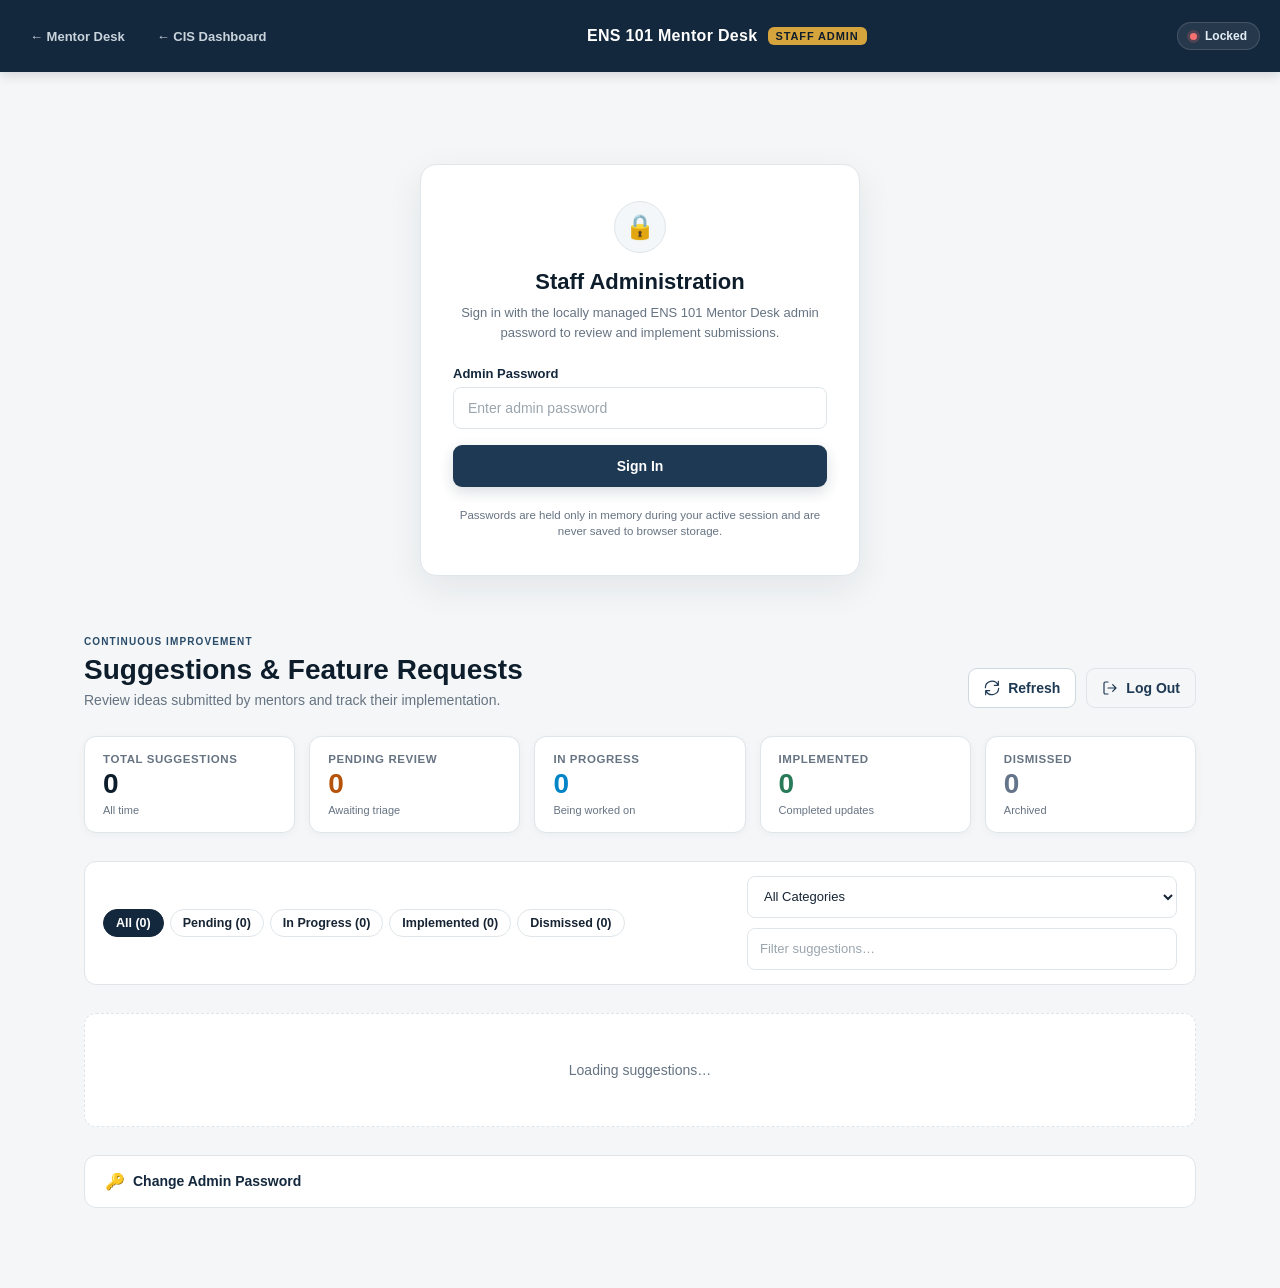
==== static/admin.html @ 666c7952 "ENS 101 Mentor Desk: add Internship referral, suggestion modal, staff admin panel, and AI engine ind" ====
<!doctype html>
<html lang="en">
  <head>
    <meta charset="utf-8" />
    <meta name="viewport" content="width=device-width, initial-scale=1" />
    <meta name="description" content="Staff review and implementation panel for ENS 101 Mentor Desk suggestions." />
    <title>ENS 101 Mentor Desk — Staff Admin</title>
    <link rel="icon" href="favicon.svg" type="image/svg+xml" />
    <link rel="stylesheet" href="styles.css?v=5" />
    <link rel="stylesheet" href="admin.css?v=1" />
    <!-- Vercel Web Analytics -->
    <script>
      window.va = window.va || function () { (window.vaq = window.vaq || []).push(arguments); };
    </script>
    <script defer src="/_vercel/insights/script.js"></script>
    <!-- Vercel Speed Insights -->
    <script>
      window.si = window.si || function () { (window.siq = window.siq || []).push(arguments); };
    </script>
    <script defer src="/_vercel/speed-insights/script.js"></script>
  </head>
  <body>
    <div class="app-shell admin-shell">
      <header class="topbar admin-header">
        <div class="admin-nav-cluster">
          <a class="nav-back-link" href="/" title="Back to ENS 101 Mentor Desk">← Mentor Desk</a>
          <a class="nav-back-link" href="http://127.0.0.1:5020/" target="_blank" rel="noopener" title="Back to CIS AI Dashboard">← CIS Dashboard</a>
        </div>
        <div class="admin-brand-center">
          <span class="admin-brand-title">ENS 101 Mentor Desk</span>
          <span class="admin-brand-badge">Staff Admin</span>
        </div>
        <div class="admin-state-indicator" aria-label="Admin session status">
          <span id="admin-status-dot" class="status-dot locked" aria-hidden="true"></span>
          <span id="admin-status-label" class="admin-status-text">Locked</span>
        </div>
      </header>

      <main class="admin-main">
        <!-- Sign-in Panel -->
        <section id="login-panel" class="admin-login-card" aria-labelledby="login-title">
          <div class="login-header">
            <div class="login-icon" aria-hidden="true">🔒</div>
            <h1 id="login-title">Staff Administration</h1>
            <p class="login-subtext">Sign in with the locally managed ENS 101 Mentor Desk admin password to review and implement submissions.</p>
          </div>
          <form id="login-form" class="login-form">
            <div class="login-field">
              <label for="admin-password">Admin Password</label>
              <input id="admin-password" type="password" autocomplete="current-password" placeholder="Enter admin password" required />
            </div>
            <button id="login-submit-btn" class="button primary login-btn" type="submit">Sign In</button>
          </form>
          <p id="login-error" class="login-error-msg" role="alert" hidden></p>
          <p class="login-footnote">Passwords are held only in memory during your active session and are never saved to browser storage.</p>
        </section>

        <!-- Admin Workspace (Visible after authentication) -->
        <section id="admin-workspace" class="admin-workspace" hidden aria-label="Suggestion Management">
          <div class="workspace-header">
            <div>
              <p class="eyebrow">CONTINUOUS IMPROVEMENT</p>
              <h1>Suggestions & Feature Requests</h1>
              <p class="workspace-subtitle">Review ideas submitted by mentors and track their implementation.</p>
            </div>
            <div class="workspace-controls">
              <button id="refresh-btn" class="button secondary" type="button" title="Refresh suggestions">
                <svg viewBox="0 0 24 24" aria-hidden="true"><path d="M21.5 2v6h-6M2.5 22v-6h6M2 11.5a10 10 0 0 1 18.8-4.3M22 12.5a10 10 0 0 1-18.8 4.2"/></svg>
                <span>Refresh</span>
              </button>
              <button id="logout-btn" class="button ghost-dark" type="button" title="Lock admin session">
                <svg viewBox="0 0 24 24" aria-hidden="true"><path d="M9 21H5a2 2 0 0 1-2-2V5a2 2 0 0 1 2-2h4M16 17l5-5-5-5M21 12H9"/></svg>
                <span>Log Out</span>
              </button>
            </div>
          </div>

          <!-- Metrics Cards -->
          <div class="metrics-grid" aria-label="Summary statistics">
            <article class="metric-card metric-all" data-filter="all">
              <span class="metric-title">Total Suggestions</span>
              <strong id="metric-total" class="metric-value">0</strong>
              <span class="metric-hint">All time</span>
            </article>
            <article class="metric-card metric-pending" data-filter="pending">
              <span class="metric-title">Pending Review</span>
              <strong id="metric-pending" class="metric-value">0</strong>
              <span class="metric-hint">Awaiting triage</span>
            </article>
            <article class="metric-card metric-in-progress" data-filter="in_progress">
              <span class="metric-title">In Progress</span>
              <strong id="metric-in-progress" class="metric-value">0</strong>
              <span class="metric-hint">Being worked on</span>
            </article>
            <article class="metric-card metric-implemented" data-filter="implemented">
              <span class="metric-title">Implemented</span>
              <strong id="metric-implemented" class="metric-value">0</strong>
              <span class="metric-hint">Completed updates</span>
            </article>
            <article class="metric-card metric-dismissed" data-filter="dismissed">
              <span class="metric-title">Dismissed</span>
              <strong id="metric-dismissed" class="metric-value">0</strong>
              <span class="metric-hint">Archived</span>
            </article>
          </div>

          <!-- Filter & Search Bar -->
          <div class="filters-bar">
            <div class="filter-pills" role="radiogroup" aria-label="Status filter">
              <button class="filter-pill active" data-status="all" type="button">All (<span id="count-all">0</span>)</button>
              <button class="filter-pill" data-status="pending" type="button">Pending (<span id="count-pending">0</span>)</button>
              <button class="filter-pill" data-status="in_progress" type="button">In Progress (<span id="count-in_progress">0</span>)</button>
              <button class="filter-pill" data-status="implemented" type="button">Implemented (<span id="count-implemented">0</span>)</button>
              <button class="filter-pill" data-status="dismissed" type="button">Dismissed (<span id="count-dismissed">0</span>)</button>
            </div>
            <div class="filter-dropdowns">
              <label class="sr-only" for="category-filter">Filter by Category</label>
              <select id="category-filter" class="category-select">
                <option value="all">All Categories</option>
                <option value="Appointment Guide">Appointment Guide & Checklist</option>
                <option value="Mentor Copilot">Mentor Copilot AI</option>
                <option value="Ensign Connect">Ensign Connect Integration</option>
                <option value="Internship Plan">Internship Plan / CAR 201</option>
                <option value="Career Direction">Career Direction / PathwayU</option>
                <option value="UI & Usability">UI & Usability</option>
                <option value="Resources & Referrals">Resources & Referrals</option>
                <option value="Other Idea">Other Idea</option>
              </select>
              <input id="search-filter" class="search-input" type="search" placeholder="Filter suggestions…" />
            </div>
          </div>

          <!-- Suggestions List -->
          <div id="suggestions-container" class="suggestions-list" aria-live="polite">
            <div class="loading-state">Loading suggestions…</div>
          </div>

          <!-- Change Password Section -->
          <details class="security-accordion">
            <summary class="security-summary">
              <span class="summary-icon">🔑</span>
              <span>Change Admin Password</span>
            </summary>
            <form id="change-password-form" class="security-form">
              <p class="form-hint">Must be at least 8 characters. Written atomically to the local credentials store.</p>
              <div class="security-grid">
                <div class="form-group">
                  <label for="current-pw">Current Password</label>
                  <input id="current-pw" type="password" required />
                </div>
                <div class="form-group">
                  <label for="new-pw">New Password</label>
                  <input id="new-pw" type="password" minlength="8" required />
                </div>
                <div class="form-group">
                  <label for="confirm-pw">Confirm New Password</label>
                  <input id="confirm-pw" type="password" minlength="8" required />
                </div>
              </div>
              <button class="button secondary" type="submit">Update Admin Password</button>
              <p id="pw-status" class="status-inline" role="status" aria-live="polite"></p>
            </form>
          </details>
        </section>
      </main>

      <!-- Implementation Notes Modal -->
      <div id="notes-modal" class="dialog-backdrop" hidden>
        <div class="dialog notes-dialog-box" role="dialog" aria-modal="true" aria-labelledby="notes-modal-title">
          <div class="suggestion-dialog-header">
            <div>
              <h2 id="notes-modal-title">Implementation Notes</h2>
              <p id="notes-modal-subtitle" class="dialog-subtitle">Record what changes were made or notes for this suggestion.</p>
            </div>
            <button id="close-notes-modal" class="icon-button dialog-close-btn" type="button" aria-label="Close notes modal">×</button>
          </div>
          <form id="notes-form">
            <input type="hidden" id="notes-suggestion-id" />
            <input type="hidden" id="notes-target-status" />
            <div class="form-group">
              <label for="notes-textarea">Admin Notes / Implementation Details</label>
              <textarea id="notes-textarea" rows="4" maxlength="2000" placeholder="e.g. Added new question to Step 2 checklist and updated Copilot prompt context."></textarea>
            </div>
            <div class="dialog-actions">
              <button id="cancel-notes-btn" class="button secondary" type="button">Cancel</button>
              <button id="save-notes-btn" class="button primary" type="submit">Save & Update</button>
            </div>
          </form>
        </div>
      </div>

      <div id="admin-toast" class="toast" role="status" aria-live="polite"></div>
    </div>
    <script src="admin.js?v=1"></script>
  </body>
</html>
---- static/styles.css ----
:root {
  --navy-950: #0d1d2b;
  --navy-900: #14283d;
  --navy-800: #1e3953;
  --navy-700: #294b6a;
  --blue-100: #e7f0f6;
  --blue-50: #f3f7fa;
  --gold: #d6a43d;
  --gold-soft: #f8eed7;
  --ink: #172433;
  --muted: #667382;
  --line: #dfe5e9;
  --surface: #ffffff;
  --background: #f4f6f7;
  --green: #287a59;
  --green-soft: #e8f4ee;
  --red: #b54747;
  --shadow: 0 8px 28px rgba(20, 40, 61, 0.07);
  --radius: 14px;
  --font: Inter, ui-sans-serif, -apple-system, BlinkMacSystemFont, "Segoe UI", sans-serif;
}

* { box-sizing: border-box; }
html { scroll-behavior: smooth; }
body { margin: 0; color: var(--ink); background: var(--background); font-family: var(--font); font-size: 14px; }
button, input, select, textarea { font: inherit; }
button, a { -webkit-tap-highlight-color: transparent; }
button { color: inherit; }
svg { width: 1.15em; height: 1.15em; fill: none; stroke: currentColor; stroke-width: 1.8; stroke-linecap: round; stroke-linejoin: round; }
.sr-only { position: absolute; width: 1px; height: 1px; padding: 0; margin: -1px; overflow: hidden; clip: rect(0,0,0,0); white-space: nowrap; border: 0; }

.app-shell { min-height: 100vh; }
.topbar { position: sticky; top: 0; z-index: 20; height: 72px; display: grid; grid-template-columns: auto auto 1fr; align-items: center; gap: 16px; padding: 0 20px; color: #fff; background: var(--navy-900); box-shadow: 0 2px 12px rgba(8,25,40,.16); }
.brand { display: inline-flex; align-items: center; gap: 11px; color: #fff; text-decoration: none; width: fit-content; }
.brand-mark { width: 38px; height: 38px; display: grid; place-items: center; border: 1px solid rgba(255,255,255,.45); border-radius: 50%; color: var(--gold); font-family: Georgia, serif; font-size: 23px; font-weight: 700; }
.brand-copy { display: grid; line-height: 1.1; }
.brand-copy strong { font-size: 16px; letter-spacing: .06em; }
.brand-copy small { margin-top: 3px; color: #c8d3dc; font-size: 12px; }
.top-nav { justify-self: start; margin-left: 10px; display: flex; gap: 6px; height: 100%; }
.top-nav-button { position: relative; padding: 0 14px; border: 0; color: #c5d1db; background: transparent; cursor: pointer; font-weight: 650; }
.top-nav-button::after { content: ""; position: absolute; left: 14px; right: 14px; bottom: 0; height: 3px; border-radius: 3px 3px 0 0; background: transparent; }
.top-nav-button:hover, .top-nav-button.active { color: #fff; }
.top-nav-button.active::after { background: var(--gold); }
.top-actions { justify-self: end; display: flex; align-items: center; gap: 10px; }
.autosave-status { display: inline-flex; align-items: center; gap: 7px; color: #cbd5dd; font-size: 12px; white-space: nowrap; }
.status-dot { width: 7px; height: 7px; border-radius: 50%; background: #63c39b; box-shadow: 0 0 0 3px rgba(99,195,155,.12); }

.button { min-height: 40px; display: inline-flex; align-items: center; justify-content: center; gap: 8px; padding: 9px 15px; border: 1px solid transparent; border-radius: 9px; cursor: pointer; font-weight: 700; text-decoration: none; transition: transform .16s ease, background .16s ease, border-color .16s ease; }
.button:hover { transform: translateY(-1px); }
.button:focus-visible, .icon-button:focus-visible, .top-nav-button:focus-visible, .workflow-button:focus-visible, .task-check:focus-visible, .filter-button:focus-visible, .prompt-button:focus-visible { outline: 3px solid rgba(214,164,61,.35); outline-offset: 2px; }
.button svg { width: 16px; height: 16px; }
.button.primary { color: #fff; background: var(--navy-800); box-shadow: 0 5px 14px rgba(20,40,61,.16); }
.button.primary:hover { background: var(--navy-700); }
.button.secondary { color: var(--navy-800); background: #fff; border-color: #cfd8de; }
.button.secondary:hover { background: var(--blue-50); border-color: #aebdc7; }
.button.ghost { min-height: 38px; color: #fff; background: rgba(255,255,255,.08); border-color: rgba(255,255,255,.2); }
.button.ghost:hover { background: rgba(255,255,255,.14); }
.nav-header-btn { font-size: 11.5px; font-weight: 700; gap: 7px; padding: 7px 12px; color: #e3edf5; text-decoration: none; white-space: nowrap; border-color: rgba(255, 255, 255, 0.22); }
.nav-header-btn:hover { color: #fff; border-color: var(--gold); background: rgba(214, 164, 61, 0.16); transform: translateY(-1px); }
.nav-header-btn svg { width: 14px; height: 14px; color: var(--gold); }
.button.danger { color: #fff; background: var(--red); }
.button.small { min-height: 36px; padding: 7px 12px; font-size: 12px; }

/* AI Engine indicator in topbar */
.engine-indicator-pill {
  display: inline-flex;
  align-items: center;
  gap: 7px;
  padding: 6px 12px;
  border-radius: 20px;
  font-size: 11.5px;
  font-weight: 750;
  letter-spacing: 0.02em;
  border: 1px solid rgba(255, 255, 255, 0.18);
  background: rgba(255, 255, 255, 0.08);
  color: #fff;
  white-space: nowrap;
}
.engine-indicator-pill .engine-indicator-dot {
  width: 7px;
  height: 7px;
  border-radius: 50%;
  display: inline-block;
}
.engine-indicator-pill.engine-qwen {
  background: rgba(52, 211, 153, 0.15);
  border-color: rgba(52, 211, 153, 0.35);
  color: #a7f3d0;
}
.engine-indicator-pill.engine-qwen .engine-indicator-dot {
  background: #34d399;
  box-shadow: 0 0 0 2px rgba(52, 211, 153, 0.3);
}
.engine-indicator-pill.engine-gemini {
  background: rgba(96, 165, 250, 0.15);
  border-color: rgba(96, 165, 250, 0.35);
  color: #bfdbfe;
}
.engine-indicator-pill.engine-gemini .engine-indicator-dot {
  background: #60a5fa;
  box-shadow: 0 0 0 2px rgba(96, 165, 250, 0.3);
}
.engine-indicator-pill.engine-offline {
  background: rgba(248, 113, 113, 0.15);
  border-color: rgba(248, 113, 113, 0.35);
  color: #fca5a5;
}
.engine-indicator-pill.engine-offline .engine-indicator-dot {
  background: #f87171;
}

.workspace { min-height: calc(100vh - 72px); display: grid; grid-template-columns: 260px minmax(0, 1fr); }
.workflow-sidebar { position: sticky; top: 72px; height: calc(100vh - 72px); display: flex; flex-direction: column; overflow: auto; border-right: 1px solid var(--line); background: #fff; }
.sidebar-heading { padding: 25px 23px 19px; border-bottom: 1px solid var(--line); }
.eyebrow { margin: 0 0 7px; color: var(--navy-700); font-size: 10px; font-weight: 800; letter-spacing: .11em; text-transform: uppercase; }
.eyebrow.appointment-label,
.resource-category.appointment-label { text-transform: none; }
.progress-row { display: flex; align-items: baseline; justify-content: space-between; gap: 10px; }
.progress-row strong { font-size: 14px; }
.progress-row span { color: var(--muted); font-size: 11px; }
.progress-track { height: 5px; margin-top: 11px; overflow: hidden; border-radius: 5px; background: #e8ecef; }
.progress-track span { display: block; height: 100%; width: 0; border-radius: inherit; background: var(--gold); transition: width .25s ease; }
.workflow-nav { padding: 14px 12px; }
.workflow-button { width: 100%; display: grid; grid-template-columns: 31px 1fr auto; align-items: center; gap: 11px; padding: 12px 10px; border: 0; border-radius: 10px; background: transparent; text-align: left; cursor: pointer; }
.workflow-button:hover { background: var(--blue-50); }
.workflow-button.active { background: var(--blue-100); }
.workflow-num { width: 29px; height: 29px; display: grid; place-items: center; border: 1px solid #cbd5dc; border-radius: 50%; color: var(--muted); background: #fff; font-size: 11px; font-weight: 800; }
.workflow-button.active .workflow-num { color: #fff; border-color: var(--navy-800); background: var(--navy-800); }
.workflow-button.complete .workflow-num { color: #fff; border-color: var(--green); background: var(--green); }
.workflow-label { display: grid; gap: 3px; }
.workflow-label strong { color: var(--ink); font-size: 13px; }
.workflow-label small { color: var(--muted); font-size: 10.5px; }
.workflow-check { color: var(--green); font-size: 14px; }
.privacy-card { display: flex; gap: 10px; margin: auto 15px 18px; padding: 13px; border: 1px solid #e5d7ba; border-radius: 10px; color: #66552c; background: #fcf8ef; }
.privacy-card > svg { flex: 0 0 17px; margin-top: 1px; }
.privacy-card strong { font-size: 11px; }
.privacy-card p { margin: 4px 0 0; color: #75694e; font-size: 10.5px; line-height: 1.5; }

.main-area { min-width: 0; padding: 34px clamp(24px, 4vw, 56px) 70px; }
.view { display: none; max-width: 1180px; margin: 0 auto; }
.view.active { display: block; animation: fadeIn .2s ease; }
@keyframes fadeIn { from { opacity: .4; transform: translateY(3px); } }
.page-heading { display: flex; align-items: flex-start; justify-content: space-between; gap: 24px; margin-bottom: 23px; }
.page-heading h1 { margin: 0; color: var(--navy-950); font-family: Georgia, "Times New Roman", serif; font-size: clamp(28px, 3vw, 38px); line-height: 1.16; font-weight: 650; letter-spacing: -.02em; }
.page-description { max-width: 730px; margin: 9px 0 0; color: var(--muted); line-height: 1.6; }
.duration-chip { flex: 0 0 auto; display: inline-flex; align-items: center; padding: 7px 11px; border: 1px solid #d8e0e5; border-radius: 20px; color: var(--muted); background: #fff; font-size: 11px; font-weight: 700; }
.card { border: 1px solid var(--line); border-radius: var(--radius); background: var(--surface); box-shadow: var(--shadow); }
.section-heading { display: flex; align-items: center; justify-content: space-between; gap: 18px; margin-bottom: 18px; }
.section-heading.compact { margin-bottom: 15px; }
.section-heading h2 { margin: 0; color: var(--navy-950); font-size: 17px; line-height: 1.25; }
.optional-label { color: var(--muted); font-size: 10.5px; }
.student-card { padding: 20px 22px 22px; margin-bottom: 20px; }
.student-fields { display: grid; grid-template-columns: repeat(3, 1fr); gap: 14px; }
label > span { display: block; margin-bottom: 7px; color: #4d5b68; font-size: 11px; font-weight: 750; }
input, select, textarea { width: 100%; border: 1px solid #ced7dd; border-radius: 8px; color: var(--ink); background: #fff; transition: border-color .16s ease, box-shadow .16s ease; }
input, select { height: 42px; padding: 0 11px; }
textarea { padding: 11px 12px; resize: vertical; line-height: 1.5; }
input::placeholder, textarea::placeholder { color: #9aa5ae; }
input:focus, select:focus, textarea:focus { outline: none; border-color: var(--navy-700); box-shadow: 0 0 0 3px rgba(41,75,106,.1); }
.confidence-field input { padding: 0; accent-color: var(--navy-700); cursor: pointer; }
.confidence-field output { color: var(--navy-800); font-weight: 850; }
.recommendation { display: flex; align-items: center; justify-content: space-between; gap: 18px; margin-top: 15px; padding: 10px 12px; border: 1px solid #d8e3e9; border-radius: 8px; color: #3f5362; background: var(--blue-50); font-size: 11px; line-height: 1.45; }
.recommendation strong { color: var(--navy-800); }
.recommendation span { flex: 0 0 auto; color: var(--muted); font-size: 9.5px; }
.appointment-grid { display: grid; grid-template-columns: minmax(0, 1.55fr) minmax(290px, .8fr); gap: 20px; align-items: start; }
.task-card { padding: 22px; }
.count-badge { padding: 5px 9px; border-radius: 15px; color: var(--muted); background: var(--blue-50); font-size: 10px; font-weight: 750; }
.task-list { display: grid; gap: 9px; }
.task-item { display: grid; grid-template-columns: 26px 1fr; gap: 11px; padding: 13px; border: 1px solid #e2e7ea; border-radius: 10px; background: #fff; transition: background .16s ease, border-color .16s ease; }
.task-item:hover { border-color: #c2cfd7; background: #fbfcfd; }
.task-item.checked { border-color: #cfe4da; background: #f7fbf9; }
.task-check { width: 23px; height: 23px; display: grid; place-items: center; border: 1.5px solid #aebac3; border-radius: 7px; background: #fff; cursor: pointer; }
.task-check svg { display: none; width: 14px; height: 14px; }
.task-item.checked .task-check { color: #fff; border-color: var(--green); background: var(--green); }
.task-item.checked .task-check svg { display: block; }
.task-copy strong { display: block; margin-top: 1px; font-size: 13px; }
.task-copy p { margin: 5px 0 0; color: var(--muted); font-size: 11.5px; line-height: 1.45; }
.task-action { width: fit-content; display: inline-flex; align-items: center; gap: 6px; margin-top: 9px; padding: 6px 9px; border: 1px solid #c7d4dc; border-radius: 7px; color: var(--navy-700); background: #fff; text-decoration: none; font-size: 10.5px; font-weight: 800; }
.task-action:hover { color: #fff; border-color: var(--navy-700); background: var(--navy-700); }
.task-action svg { width: 12px; height: 12px; }
.task-item.checked .task-copy strong { color: #66746e; text-decoration: line-through; }
.step-actions { display: flex; justify-content: space-between; gap: 12px; margin-top: 19px; padding-top: 17px; border-top: 1px solid var(--line); }
.step-actions .button { min-width: 102px; }
.support-column { display: grid; gap: 20px; }
.prompt-card, .quick-tools { padding: 19px; }
.sparkle { width: 28px; height: 28px; display: grid; place-items: center; border-radius: 50%; color: #9b7020; background: var(--gold-soft); }
.prompt-list { display: grid; gap: 8px; }
.prompt-button { width: 100%; padding: 10px 11px; border: 1px solid #e0e6ea; border-radius: 8px; color: #3d4c59; background: #fbfcfd; text-align: left; cursor: pointer; font-size: 11.5px; line-height: 1.45; }
.prompt-button:hover { color: var(--navy-800); border-color: #b9c7d0; background: var(--blue-50); }
.prompt-button::before { content: "“"; margin-right: 4px; color: var(--gold); font-family: Georgia, serif; font-size: 16px; }
.text-button { padding: 3px; border: 0; color: var(--navy-700); background: transparent; cursor: pointer; font-size: 10.5px; font-weight: 800; }
.text-button:hover { text-decoration: underline; }
.quick-tool-list { display: grid; grid-template-columns: repeat(2, 1fr); gap: 8px; }
.quick-tool { min-height: 65px; display: grid; align-content: center; gap: 5px; padding: 10px; border: 1px solid #e0e6ea; border-radius: 9px; color: var(--ink); background: #fff; text-decoration: none; }
.quick-tool:hover { border-color: #afbdc6; background: var(--blue-50); }
.quick-tool-icon { width: 25px; height: 25px; display: grid; place-items: center; border-radius: 7px; color: var(--navy-700); background: var(--blue-100); font-size: 10px; font-weight: 900; }
.quick-tool strong { font-size: 10.5px; }
.notes-card { padding: 22px; margin-top: 20px; }
.notes-actions { display: flex; flex-wrap: wrap; justify-content: flex-end; gap: 8px; }
.notes-grid { display: grid; grid-template-columns: 1.35fr 1fr 1fr; gap: 14px; }
.notes-grid textarea { min-height: 116px; }

.resource-heading { align-items: flex-end; }
.resource-search { position: relative; flex: 0 0 260px; }
.resource-search svg { position: absolute; left: 12px; bottom: 12px; color: var(--muted); }
.resource-search input { padding-left: 38px; }
.filter-row { display: flex; flex-wrap: wrap; gap: 8px; margin-bottom: 18px; }
.filter-button { padding: 7px 12px; border: 1px solid #d5dde2; border-radius: 18px; color: var(--muted); background: #fff; cursor: pointer; font-size: 11px; font-weight: 700; }
.filter-button:hover, .filter-button.active { color: #fff; border-color: var(--navy-800); background: var(--navy-800); }
.resource-grid { display: grid; grid-template-columns: repeat(3, 1fr); gap: 14px; }
.resource-card { min-height: 177px; display: flex; flex-direction: column; padding: 19px; color: inherit; text-decoration: none; }
.resource-card:hover { border-color: #b9c7d0; transform: translateY(-2px); box-shadow: 0 12px 28px rgba(20,40,61,.1); }
.resource-top { display: flex; justify-content: space-between; gap: 10px; }
.resource-icon { width: 40px; height: 40px; display: grid; place-items: center; border-radius: 10px; color: var(--navy-700); background: var(--blue-100); font-weight: 900; }
.resource-external { color: #94a1aa; }
.resource-card h2 { margin: 16px 0 6px; font-size: 15px; }
.resource-card p { margin: 0; color: var(--muted); font-size: 11.5px; line-height: 1.5; }
.resource-category { margin-top: auto; padding-top: 15px; color: var(--navy-700); font-size: 9.5px; font-weight: 800; letter-spacing: .06em; text-transform: uppercase; }
.resource-empty { grid-column: 1 / -1; padding: 50px; text-align: center; color: var(--muted); }
.referral-guide { display: flex; align-items: center; justify-content: space-between; gap: 30px; padding: 23px; margin-top: 20px; background: linear-gradient(115deg, #fff, #f4f8fa); }
.referral-guide h2 { margin: 0; font-size: 17px; }
.referral-guide p:not(.eyebrow) { max-width: 760px; margin: 7px 0 0; color: var(--muted); font-size: 12px; line-height: 1.55; }

.copilot-panel { position: fixed; z-index: 30; top: 72px; right: 0; bottom: 0; width: min(390px, 100vw); display: flex; flex-direction: column; border-left: 1px solid var(--line); background: #fff; box-shadow: -12px 0 35px rgba(20,40,61,.13); transform: translateX(102%); transition: transform .24s ease; }
.copilot-panel.open { transform: translateX(0); }
.copilot-header { display: flex; align-items: center; justify-content: space-between; padding: 17px 18px; border-bottom: 1px solid var(--line); background: var(--navy-900); color: #fff; }
.copilot-title { display: flex; align-items: center; gap: 11px; }
.copilot-title > span { width: 31px; height: 31px; display: grid; place-items: center; border-radius: 9px; color: var(--gold); background: rgba(255,255,255,.09); }
.copilot-title div { display: grid; gap: 2px; }
.copilot-title strong { font-size: 13px; }
.copilot-title small { color: #bfcbd4; font-size: 9.5px; }
.icon-button { width: 34px; height: 34px; border: 0; border-radius: 7px; color: #fff; background: transparent; cursor: pointer; font-size: 24px; }
.icon-button:hover { background: rgba(255,255,255,.1); }
.messages { flex: 1; overflow: auto; display: flex; flex-direction: column; gap: 11px; padding: 18px; background: #f8fafb; }
.message { max-width: 88%; padding: 10px 12px; border-radius: 11px; font-size: 12px; line-height: 1.55; white-space: pre-wrap; }
.message small { display: block; margin-bottom: 4px; font-size: 8.5px; font-weight: 800; letter-spacing: .07em; text-transform: uppercase; }
.message.assistant { align-self: flex-start; border: 1px solid #dfe5e9; border-top-left-radius: 3px; background: #fff; }
.message.assistant small { color: var(--navy-700); }
.message.assistant a.chat-link {
  display: inline-flex;
  align-items: center;
  gap: 5px;
  margin: 4px 0 2px;
  padding: 4px 9px;
  border: 1px solid #cad8e2;
  border-radius: 7px;
  color: var(--navy-800);
  background: var(--blue-50);
  font-weight: 750;
  text-decoration: none;
  transition: all .16s ease;
}
.message.assistant a.chat-link:hover {
  color: #fff;
  background: var(--navy-800);
  border-color: var(--navy-800);
  transform: translateY(-1px);
}
.message.user { align-self: flex-end; border-top-right-radius: 3px; color: #fff; background: var(--navy-800); }
.message.user small { color: #cad7df; }
.copilot-suggestions { display: flex; gap: 7px; overflow-x: auto; padding: 10px 14px; border-top: 1px solid var(--line); background: #fff; }
.copilot-suggestions button { flex: 0 0 auto; padding: 6px 9px; border: 1px solid #d8e0e5; border-radius: 16px; color: var(--navy-700); background: var(--blue-50); cursor: pointer; font-size: 9.5px; }
.copilot-composer { display: grid; grid-template-columns: 1fr 38px; align-items: end; gap: 8px; padding: 11px 14px 7px; border-top: 1px solid var(--line); }
.copilot-composer textarea { min-height: 58px; max-height: 110px; resize: none; }
.copilot-composer button { width: 38px; height: 38px; display: grid; place-items: center; border: 0; border-radius: 9px; color: #fff; background: var(--navy-800); cursor: pointer; }
.copilot-composer button:disabled { opacity: .55; cursor: wait; }
.copilot-privacy { margin: 0; padding: 0 14px 10px; color: #84909a; font-size: 8.5px; line-height: 1.4; }
.copilot-fab { position: fixed; z-index: 18; right: 24px; bottom: 22px; display: flex; align-items: center; gap: 8px; padding: 12px 16px; border: 0; border-radius: 24px; color: #fff; background: var(--navy-800); box-shadow: 0 10px 25px rgba(20,40,61,.25); cursor: pointer; font-weight: 750; }
.copilot-fab:hover { background: var(--navy-700); transform: translateY(-1px); }
.copilot-fab span:first-child { color: var(--gold); }

.dialog-backdrop { position: fixed; z-index: 50; inset: 0; display: grid; place-items: center; padding: 20px; background: rgba(8,21,32,.58); backdrop-filter: blur(3px); }
.dialog-backdrop[hidden] { display: none; }
.dialog { width: min(430px, 100%); padding: 27px; border-radius: 16px; background: #fff; box-shadow: 0 20px 70px rgba(0,0,0,.25); text-align: center; }
.dialog-icon { width: 46px; height: 46px; display: grid; place-items: center; margin: 0 auto 14px; border-radius: 50%; color: #8e6420; background: var(--gold-soft); font-size: 25px; }
.dialog h2 { margin: 0; font-size: 20px; }
.dialog p { margin: 10px 0 22px; color: var(--muted); font-size: 12.5px; line-height: 1.55; }
.dialog-actions { display: flex; justify-content: center; gap: 10px; }
.toast { position: fixed; z-index: 60; left: 50%; bottom: 25px; padding: 10px 15px; border-radius: 8px; color: #fff; background: var(--navy-950); box-shadow: 0 8px 25px rgba(0,0,0,.18); opacity: 0; pointer-events: none; transform: translate(-50%, 12px); transition: opacity .2s, transform .2s; font-size: 12px; }
.toast.show { opacity: 1; transform: translate(-50%, 0); }

/* Suggestion Modal Dialog & Admin Links */
.suggestion-dialog-box { width: min(540px, 100%); max-height: min(92vh, 640px); overflow-y: auto; text-align: left; padding: 24px 26px; }
.suggestion-dialog-header { display: flex; align-items: flex-start; justify-content: space-between; gap: 14px; margin-bottom: 18px; }
.suggestion-title-group { display: flex; align-items: flex-start; gap: 14px; }
.suggestion-bulb-icon { margin: 0; width: 44px; height: 44px; min-width: 44px; background: var(--gold-soft); color: #8e6420; font-size: 22px; }
.suggestion-dialog-box h2 { margin: 0; font-size: 20px; color: var(--navy-950); }
.dialog-subtitle { margin: 4px 0 0 !important; color: var(--muted) !important; font-size: 13px !important; line-height: 1.4 !important; }
.dialog-close-btn { font-size: 22px; width: 32px; height: 32px; color: var(--muted); border-radius: 8px; border: 0; background: transparent; cursor: pointer; display: grid; place-items: center; }
.dialog-close-btn:hover { background: var(--blue-50); color: var(--ink); }
.suggestion-form { display: flex; flex-direction: column; gap: 14px; }
.suggestion-form .form-group { display: flex; flex-direction: column; gap: 6px; }
.suggestion-form label { font-weight: 700; font-size: 12.5px; color: var(--navy-900); display: flex; align-items: center; gap: 4px; }
.suggestion-form select,
.suggestion-form textarea,
.suggestion-form input[type="text"] { width: 100%; padding: 9px 12px; border: 1px solid var(--line); border-radius: 8px; font-size: 13.5px; background: #fff; color: var(--ink); outline: none; transition: border-color .15s ease, box-shadow .15s ease; }
.suggestion-form select:focus,
.suggestion-form textarea:focus,
.suggestion-form input[type="text"]:focus { border-color: var(--navy-700); box-shadow: 0 0 0 3px rgba(41,75,106,.15); }
.suggestion-form textarea { resize: vertical; min-height: 90px; font-family: inherit; }
.field-meta-row { display: flex; align-items: center; justify-content: space-between; gap: 10px; margin-top: 4px; font-size: 11.5px; }
.privacy-hint { color: var(--muted); font-size: 11px; }
.char-count { color: var(--muted); font-weight: 600; white-space: nowrap; }
.optional-tag, .optional-label { font-weight: normal; color: var(--muted); margin-left: 2px; }
.required-star { color: var(--red); font-weight: bold; }
.suggestion-form .dialog-actions { display: flex; justify-content: flex-end; gap: 10px; margin-top: 4px; }
.staff-admin-link-row { display: flex; align-items: center; gap: 8px; margin-top: 14px; font-size: 12.5px; color: var(--muted); }
.admin-direct-link { color: var(--navy-800); font-weight: 700; text-decoration: none; border-bottom: 1px dashed var(--navy-800); }
.admin-direct-link:hover { color: var(--gold); border-bottom-color: var(--gold); }

@media (max-width: 1100px) {
  .topbar { padding: 0 16px; gap: 12px; }
  .nav-header-btn { padding: 6px 10px; font-size: 11px; }
}

@media (max-width: 920px) {
  .nav-header-btn span { display: none; }
  .nav-header-btn { padding: 0; width: 38px; height: 38px; min-width: 38px; justify-content: center; }
  .nav-header-btn svg { width: 17px; height: 17px; }
}

@media (max-width: 1050px) {
  .topbar { grid-template-columns: auto 1fr auto; }
  .top-nav { justify-self: start; }
  .autosave-status { display: none; }
  .top-actions { gap: 10px; }
  .workspace { grid-template-columns: 225px minmax(0, 1fr); }
  .student-fields { grid-template-columns: repeat(2, 1fr); }
  .appointment-grid { grid-template-columns: 1fr; }
  .support-column { grid-template-columns: 1fr 1fr; }
  .notes-grid { grid-template-columns: 1fr; }
  .resource-grid { grid-template-columns: repeat(2, 1fr); }
}

@media (max-width: 760px) {
  .topbar { height: auto; min-height: 66px; grid-template-columns: 1fr auto; padding: 10px 15px; }
  .brand-mark { width: 34px; height: 34px; }
  .top-nav { order: 3; grid-column: 1 / -1; width: 100%; height: 35px; justify-content: center; border-top: 1px solid rgba(255,255,255,.1); }
  .top-nav-button { flex: 1; padding: 0 10px; }
  .button.ghost { width: 38px; padding: 0; font-size: 0; }
  .button.ghost svg { width: 18px; height: 18px; }
  .workspace { display: block; }
  .workflow-sidebar { position: static; height: auto; border-right: 0; border-bottom: 1px solid var(--line); }
  .sidebar-heading { padding: 14px 16px 10px; }
  .workflow-nav { display: flex; gap: 5px; overflow-x: auto; padding: 8px 12px 12px; }
  .workflow-button { flex: 0 0 auto; width: auto; grid-template-columns: 27px 1fr; padding: 7px 10px; }
  .workflow-num { width: 25px; height: 25px; }
  .workflow-label small, .workflow-check, .privacy-card { display: none; }
  .main-area { padding: 23px 15px 78px; }
  .page-heading { align-items: flex-start; margin-bottom: 18px; }
  .page-heading h1 { font-size: 27px; }
  .duration-chip { display: none; }
  .student-card, .task-card, .notes-card { padding: 17px; }
  .student-fields { grid-template-columns: 1fr; }
  .recommendation { display: block; }
  .recommendation span { display: block; margin-top: 5px; }
  .support-column { grid-template-columns: 1fr; }
  .notes-grid { grid-template-columns: 1fr; }
  .resource-heading { display: block; }
  .resource-search { display: block; margin-top: 17px; }
  .resource-grid { grid-template-columns: 1fr; }
  .referral-guide { display: block; }
  .referral-guide .button { margin-top: 16px; }
  .copilot-panel { top: 0; }
  .copilot-fab { right: 15px; bottom: 14px; }
}

@media (prefers-reduced-motion: reduce) {
  *, *::before, *::after { scroll-behavior: auto !important; transition: none !important; animation: none !important; }
}
---- static/admin.css ----
/* ENS 101 Mentor Desk — Staff Admin Styles */

.admin-shell {
  min-height: 100vh;
  background: var(--background);
  display: flex;
  flex-direction: column;
}

.admin-header {
  grid-template-columns: auto 1fr auto;
  gap: 20px;
}

.admin-nav-cluster {
  display: flex;
  align-items: center;
  gap: 12px;
}

.nav-back-link {
  color: #c8d3dc;
  text-decoration: none;
  font-weight: 600;
  font-size: 13px;
  padding: 6px 10px;
  border-radius: 6px;
  transition: color .15s ease, background .15s ease;
}

.nav-back-link:hover {
  color: #fff;
  background: rgba(255, 255, 255, 0.1);
}

.admin-brand-center {
  display: flex;
  align-items: center;
  justify-content: center;
  gap: 10px;
}

.admin-brand-title {
  font-size: 16px;
  font-weight: 700;
  letter-spacing: .02em;
  color: #fff;
}

.admin-brand-badge {
  font-size: 11px;
  font-weight: 800;
  text-transform: uppercase;
  letter-spacing: .08em;
  padding: 3px 8px;
  border-radius: 6px;
  background: var(--gold);
  color: var(--navy-950);
}

.admin-state-indicator {
  display: inline-flex;
  align-items: center;
  gap: 8px;
  background: rgba(255, 255, 255, 0.08);
  padding: 6px 12px;
  border-radius: 20px;
  border: 1px solid rgba(255, 255, 255, 0.14);
}

.admin-status-text {
  font-size: 12px;
  font-weight: 600;
  color: #e3edf5;
}

.status-dot.locked {
  background: #f87171;
  box-shadow: 0 0 0 3px rgba(248, 113, 113, 0.2);
}

.status-dot.unlocked {
  background: #34d399;
  box-shadow: 0 0 0 3px rgba(52, 211, 153, 0.2);
}

.admin-main {
  width: 100%;
  max-width: 1160px;
  margin: 0 auto;
  padding: 32px 24px 80px;
  flex: 1;
}

/* Sign-in Panel */
.admin-login-card {
  max-width: 440px;
  margin: 60px auto;
  background: #fff;
  padding: 36px 32px;
  border-radius: 16px;
  border: 1px solid var(--line);
  box-shadow: 0 12px 36px rgba(20, 40, 61, 0.08);
  text-align: center;
}

.login-header {
  margin-bottom: 24px;
}

.login-icon {
  width: 52px;
  height: 52px;
  display: grid;
  place-items: center;
  margin: 0 auto 16px;
  border-radius: 50%;
  background: var(--blue-50);
  font-size: 24px;
  border: 1px solid var(--line);
}

.login-header h1 {
  margin: 0 0 8px;
  font-size: 22px;
  color: var(--navy-950);
}

.login-subtext {
  margin: 0;
  color: var(--muted);
  font-size: 13px;
  line-height: 1.5;
}

.login-form {
  display: flex;
  flex-direction: column;
  gap: 16px;
  text-align: left;
}

.login-field {
  display: flex;
  flex-direction: column;
  gap: 6px;
}

.login-field label {
  font-weight: 700;
  font-size: 13px;
  color: var(--navy-900);
}

.login-field input {
  padding: 11px 14px;
  border: 1px solid var(--line);
  border-radius: 8px;
  font-size: 14px;
  outline: none;
  transition: border-color .15s ease, box-shadow .15s ease;
}

.login-field input:focus {
  border-color: var(--navy-700);
  box-shadow: 0 0 0 3px rgba(41, 75, 106, 0.15);
}

.login-btn {
  width: 100%;
  padding: 12px;
  font-size: 14px;
}

.login-error-msg {
  margin: 14px 0 0;
  padding: 10px 14px;
  background: #fee2e2;
  color: #991b1b;
  border-radius: 8px;
  font-size: 13px;
  text-align: left;
}

.login-footnote {
  margin: 20px 0 0;
  font-size: 11.5px;
  color: var(--muted);
  line-height: 1.4;
}

/* Admin Workspace */
.admin-workspace {
  display: flex;
  flex-direction: column;
  gap: 28px;
}

.workspace-header {
  display: flex;
  align-items: flex-end;
  justify-content: space-between;
  gap: 20px;
}

.workspace-header h1 {
  margin: 2px 0 6px;
  font-size: 28px;
  color: var(--navy-950);
}

.workspace-subtitle {
  margin: 0;
  color: var(--muted);
  font-size: 14px;
}

.workspace-controls {
  display: flex;
  align-items: center;
  gap: 10px;
}

.button.ghost-dark {
  background: transparent;
  border: 1px solid var(--line);
  color: var(--navy-800);
}

.button.ghost-dark:hover {
  background: var(--blue-50);
  border-color: #aebdc7;
}

/* Metrics Grid */
.metrics-grid {
  display: grid;
  grid-template-columns: repeat(5, 1fr);
  gap: 14px;
}

.metric-card {
  background: #fff;
  border: 1px solid var(--line);
  border-radius: 12px;
  padding: 16px 18px;
  display: flex;
  flex-direction: column;
  gap: 4px;
  cursor: pointer;
  transition: transform .15s ease, box-shadow .15s ease, border-color .15s ease;
  box-shadow: 0 2px 8px rgba(20, 40, 61, 0.04);
}

.metric-card:hover {
  transform: translateY(-2px);
  box-shadow: 0 6px 16px rgba(20, 40, 61, 0.08);
}

.metric-card.active {
  border-color: var(--navy-800);
  background: var(--blue-50);
}

.metric-title {
  font-size: 11.5px;
  font-weight: 700;
  text-transform: uppercase;
  letter-spacing: .05em;
  color: var(--muted);
}

.metric-value {
  font-size: 28px;
  font-weight: 800;
  color: var(--navy-950);
  line-height: 1.1;
}

.metric-hint {
  font-size: 11px;
  color: var(--muted);
}

.metric-pending .metric-value { color: #b45309; }
.metric-in-progress .metric-value { color: #0284c7; }
.metric-implemented .metric-value { color: var(--green); }
.metric-dismissed .metric-value { color: #64748b; }

/* Filter Bar */
.filters-bar {
  display: flex;
  flex-wrap: wrap;
  align-items: center;
  justify-content: space-between;
  gap: 14px;
  background: #fff;
  padding: 14px 18px;
  border-radius: 12px;
  border: 1px solid var(--line);
}

.filter-pills {
  display: flex;
  flex-wrap: wrap;
  gap: 6px;
}

.filter-pill {
  padding: 6px 12px;
  border: 1px solid var(--line);
  border-radius: 20px;
  background: #fff;
  color: var(--ink);
  font-size: 12.5px;
  font-weight: 600;
  cursor: pointer;
  transition: all .15s ease;
}

.filter-pill:hover {
  background: var(--blue-50);
  border-color: #cbd5dc;
}

.filter-pill.active {
  background: var(--navy-900);
  color: #fff;
  border-color: var(--navy-900);
}

.filter-dropdowns {
  display: flex;
  align-items: center;
  gap: 10px;
  flex-wrap: wrap;
}

.category-select,
.search-input {
  padding: 7px 12px;
  border: 1px solid var(--line);
  border-radius: 8px;
  font-size: 13px;
  outline: none;
  background: #fff;
  color: var(--ink);
}

.category-select:focus,
.search-input:focus {
  border-color: var(--navy-700);
  box-shadow: 0 0 0 3px rgba(41, 75, 106, 0.12);
}

.search-input {
  min-width: 180px;
}

/* Suggestions List */
.suggestions-list {
  display: flex;
  flex-direction: column;
  gap: 16px;
}

.suggestion-card {
  background: #fff;
  border: 1px solid var(--line);
  border-radius: 14px;
  padding: 22px 24px;
  display: flex;
  flex-direction: column;
  gap: 14px;
  box-shadow: 0 4px 14px rgba(20, 40, 61, 0.04);
  transition: border-color .15s ease;
}

.suggestion-card:hover {
  border-color: #cbd5dc;
}

.suggestion-header {
  display: flex;
  align-items: flex-start;
  justify-content: space-between;
  gap: 16px;
}

.suggestion-meta-left {
  display: flex;
  align-items: center;
  flex-wrap: wrap;
  gap: 10px;
}

.submitter-name {
  font-size: 14px;
  font-weight: 750;
  color: var(--navy-950);
}

.submission-time {
  font-size: 12px;
  color: var(--muted);
}

.category-badge {
  font-size: 11px;
  font-weight: 700;
  padding: 3px 9px;
  border-radius: 12px;
  background: var(--blue-100);
  color: var(--navy-800);
}

/* Status Badges */
.status-badge {
  font-size: 11.5px;
  font-weight: 750;
  padding: 4px 10px;
  border-radius: 14px;
  text-transform: capitalize;
  display: inline-flex;
  align-items: center;
  gap: 5px;
}

.status-badge.status-pending {
  background: #fef3c7;
  color: #92400e;
  border: 1px solid #fde68a;
}

.status-badge.status-in_progress {
  background: #e0f2fe;
  color: #0369a1;
  border: 1px solid #bae6fd;
}

.status-badge.status-implemented {
  background: var(--green-soft);
  color: var(--green);
  border: 1px solid #bbf7d0;
}

.status-badge.status-dismissed {
  background: #f1f5f9;
  color: #475569;
  border: 1px solid #e2e8f0;
}

.suggestion-body {
  font-size: 14px;
  line-height: 1.6;
  color: var(--ink);
  white-space: pre-wrap;
  word-break: break-word;
  background: #fafbfc;
  padding: 14px 16px;
  border-radius: 8px;
  border-left: 3px solid var(--navy-700);
}

/* Implementation Notes Box */
.implementation-box {
  background: #f0fdf4;
  border: 1px solid #bbf7d0;
  border-radius: 8px;
  padding: 12px 14px;
  display: flex;
  flex-direction: column;
  gap: 4px;
}

.implementation-box.in-progress-box {
  background: #f0f9ff;
  border-color: #bae6fd;
}

.implementation-header {
  display: flex;
  align-items: center;
  justify-content: space-between;
  gap: 10px;
}

.implementation-label {
  font-size: 11.5px;
  font-weight: 750;
  color: #166534;
  text-transform: uppercase;
  letter-spacing: .04em;
}

.in-progress-box .implementation-label {
  color: #0369a1;
}

.implementation-date {
  font-size: 11px;
  color: #15803d;
}

.implementation-text {
  font-size: 13px;
  color: #14532d;
  line-height: 1.5;
  margin: 0;
  white-space: pre-wrap;
}

.in-progress-box .implementation-text {
  color: #0c4a6e;
}

/* Card Actions */
.suggestion-actions {
  display: flex;
  align-items: center;
  justify-content: space-between;
  gap: 12px;
  flex-wrap: wrap;
  padding-top: 6px;
  border-top: 1px solid #edf1f4;
}

.action-buttons-group {
  display: flex;
  align-items: center;
  gap: 8px;
  flex-wrap: wrap;
}

.btn-action {
  padding: 6px 12px;
  font-size: 12px;
  font-weight: 700;
  border-radius: 6px;
  border: 1px solid transparent;
  cursor: pointer;
  transition: all .15s ease;
}

.btn-implement {
  background: var(--green);
  color: #fff;
}
.btn-implement:hover {
  background: #1e6347;
}

.btn-progress {
  background: #0284c7;
  color: #fff;
}
.btn-progress:hover {
  background: #0369a1;
}

.btn-notes {
  background: #fff;
  border-color: #cbd5dc;
  color: var(--navy-800);
}
.btn-notes:hover {
  background: var(--blue-50);
}

.btn-dismiss {
  background: #fff;
  border-color: #cbd5dc;
  color: var(--muted);
}
.btn-dismiss:hover {
  background: #f1f5f9;
  color: var(--ink);
}

.btn-reopen {
  background: #fff;
  border-color: #fde68a;
  color: #92400e;
}
.btn-reopen:hover {
  background: #fef3c7;
}

.btn-delete {
  background: transparent;
  border: 1px solid transparent;
  color: #94a3b8;
  padding: 6px 10px;
  font-size: 11.5px;
  font-weight: 600;
  border-radius: 6px;
  cursor: pointer;
}
.btn-delete:hover {
  background: #fee2e2;
  color: #991b1b;
  border-color: #fecaca;
}

/* Empty / Loading States */
.empty-state, .loading-state {
  text-align: center;
  padding: 48px 20px;
  background: #fff;
  border-radius: 12px;
  border: 1px dashed var(--line);
  color: var(--muted);
  font-size: 14px;
}

/* Security / Password Accordion */
.security-accordion {
  background: #fff;
  border: 1px solid var(--line);
  border-radius: 12px;
  padding: 16px 20px;
}

.security-summary {
  font-size: 14px;
  font-weight: 750;
  color: var(--navy-900);
  cursor: pointer;
  display: flex;
  align-items: center;
  gap: 8px;
  user-select: none;
}

.summary-icon {
  font-size: 16px;
}

.security-form {
  margin-top: 18px;
  display: flex;
  flex-direction: column;
  gap: 16px;
}

.form-hint {
  font-size: 12.5px;
  color: var(--muted);
  margin: 0;
}

.security-grid {
  display: grid;
  grid-template-columns: repeat(3, 1fr);
  gap: 14px;
}

.security-form .form-group {
  display: flex;
  flex-direction: column;
  gap: 6px;
}

.security-form label {
  font-size: 12px;
  font-weight: 700;
  color: var(--navy-900);
}

.security-form input {
  padding: 9px 12px;
  border: 1px solid var(--line);
  border-radius: 6px;
  font-size: 13px;
  outline: none;
}

.security-form input:focus {
  border-color: var(--navy-700);
  box-shadow: 0 0 0 3px rgba(41, 75, 106, 0.12);
}

.status-inline {
  font-size: 12.5px;
  font-weight: 600;
  margin: 0;
}
.status-inline.success { color: var(--green); }
.status-inline.error { color: var(--red); }

/* Notes Modal Dialog */
.notes-dialog-box {
  width: min(520px, 100%);
  text-align: left;
  padding: 24px 26px;
}

.notes-dialog-box .form-group {
  display: flex;
  flex-direction: column;
  gap: 6px;
  margin-bottom: 18px;
}

.notes-dialog-box label {
  font-size: 13px;
  font-weight: 700;
  color: var(--navy-900);
}

.notes-dialog-box textarea {
  width: 100%;
  padding: 10px 12px;
  border: 1px solid var(--line);
  border-radius: 8px;
  font-size: 13.5px;
  outline: none;
  font-family: inherit;
  resize: vertical;
}

.notes-dialog-box textarea:focus {
  border-color: var(--navy-700);
  box-shadow: 0 0 0 3px rgba(41, 75, 106, 0.15);
}

/* Responsive */
@media (max-width: 960px) {
  .metrics-grid {
    grid-template-columns: repeat(3, 1fr);
  }
  .security-grid {
    grid-template-columns: 1fr;
  }
}

@media (max-width: 640px) {
  .admin-header {
    grid-template-columns: 1fr;
    height: auto;
    padding: 14px;
    gap: 12px;
  }
  .admin-brand-center {
    justify-content: flex-start;
  }
  .admin-state-indicator {
    align-self: flex-start;
  }
  .metrics-grid {
    grid-template-columns: repeat(2, 1fr);
  }
  .filters-bar {
    flex-direction: column;
    align-items: stretch;
  }
  .filter-dropdowns {
    flex-direction: column;
    align-items: stretch;
  }
  .category-select, .search-input {
    width: 100%;
  }
  .suggestion-header {
    flex-direction: column;
    align-items: flex-start;
  }
}
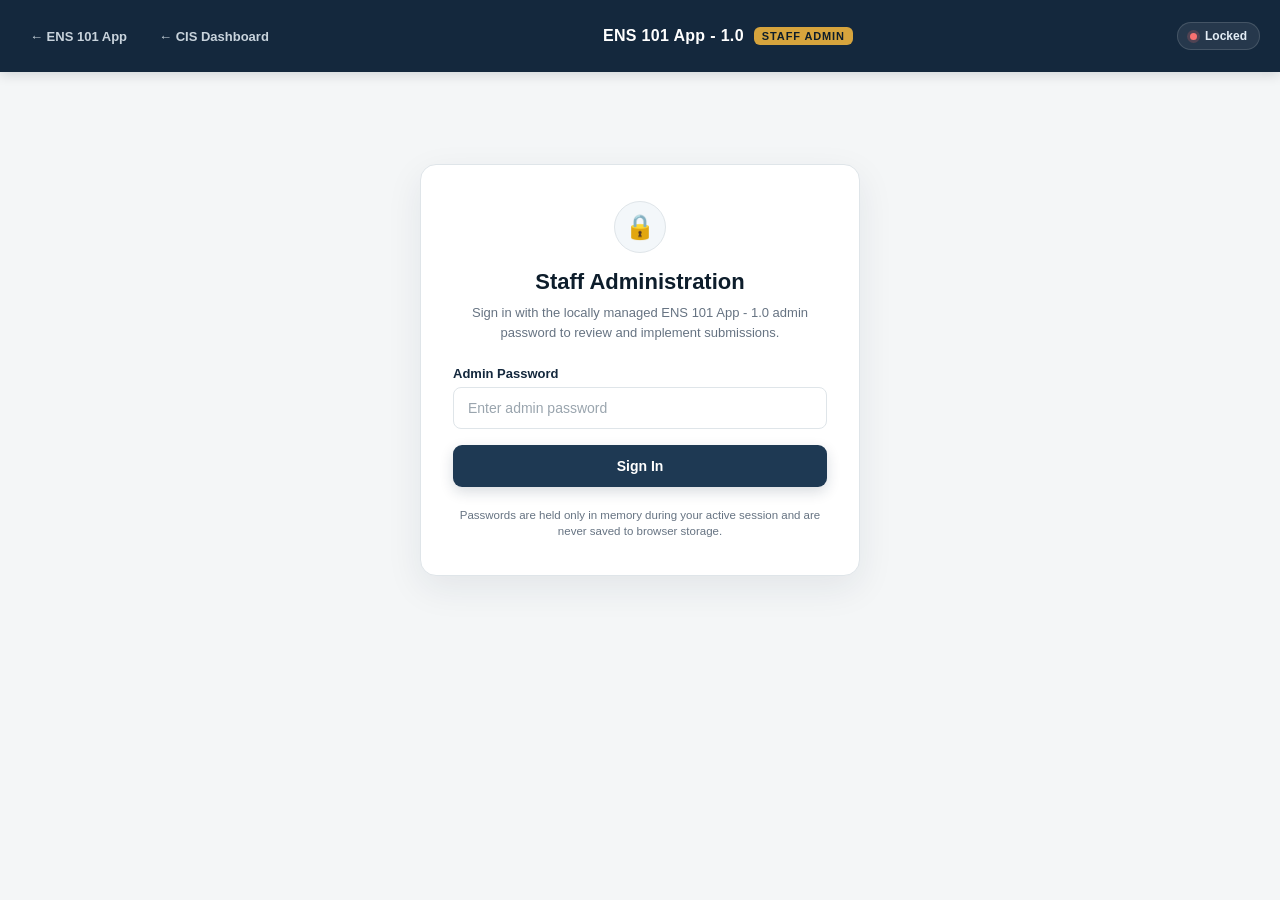
==== commit de6638ca: "Rename ENS 101 app and document versioning" ====
--- a/static/admin.html
+++ b/static/admin.html
@@ -3,10 +3,10 @@
   <head>
     <meta charset="utf-8" />
     <meta name="viewport" content="width=device-width, initial-scale=1" />
-    <meta name="description" content="Staff review and implementation panel for ENS 101 Mentor Desk suggestions." />
-    <title>ENS 101 Mentor Desk — Staff Admin</title>
+    <meta name="description" content="Staff review and implementation panel for ENS 101 App - 1.0 suggestions." />
+    <title>ENS 101 App - 1.0 — Staff Admin</title>
     <link rel="icon" href="favicon.svg" type="image/svg+xml" />
-    <link rel="stylesheet" href="styles.css?v=5" />
+    <link rel="stylesheet" href="styles.css?v=8" />
     <link rel="stylesheet" href="admin.css?v=1" />
     <!-- Vercel Web Analytics -->
     <script>
@@ -23,11 +23,11 @@
     <div class="app-shell admin-shell">
       <header class="topbar admin-header">
         <div class="admin-nav-cluster">
-          <a class="nav-back-link" href="/" title="Back to ENS 101 Mentor Desk">← Mentor Desk</a>
+          <a class="nav-back-link" href="/" title="Back to ENS 101 App - 1.0">← ENS 101 App</a>
           <a class="nav-back-link" href="http://127.0.0.1:5020/" target="_blank" rel="noopener" title="Back to CIS AI Dashboard">← CIS Dashboard</a>
         </div>
         <div class="admin-brand-center">
-          <span class="admin-brand-title">ENS 101 Mentor Desk</span>
+          <span class="admin-brand-title">ENS 101 App - 1.0</span>
           <span class="admin-brand-badge">Staff Admin</span>
         </div>
         <div class="admin-state-indicator" aria-label="Admin session status">
@@ -42,7 +42,7 @@
           <div class="login-header">
             <div class="login-icon" aria-hidden="true">🔒</div>
             <h1 id="login-title">Staff Administration</h1>
-            <p class="login-subtext">Sign in with the locally managed ENS 101 Mentor Desk admin password to review and implement submissions.</p>
+            <p class="login-subtext">Sign in with the locally managed ENS 101 App - 1.0 admin password to review and implement submissions.</p>
           </div>
           <form id="login-form" class="login-form">
             <div class="login-field">
@@ -118,7 +118,7 @@
               <select id="category-filter" class="category-select">
                 <option value="all">All Categories</option>
                 <option value="Appointment Guide">Appointment Guide & Checklist</option>
-                <option value="Mentor Copilot">Mentor Copilot AI</option>
+                <option value="Mentor AI Help">Mentor AI Help</option>
                 <option value="Ensign Connect">Ensign Connect Integration</option>
                 <option value="Internship Plan">Internship Plan / CAR 201</option>
                 <option value="Career Direction">Career Direction / PathwayU</option>
--- a/static/styles.css
+++ b/static/styles.css
@@ -30,20 +30,20 @@
 .sr-only { position: absolute; width: 1px; height: 1px; padding: 0; margin: -1px; overflow: hidden; clip: rect(0,0,0,0); white-space: nowrap; border: 0; }
 
 .app-shell { min-height: 100vh; }
-.topbar { position: sticky; top: 0; z-index: 20; height: 72px; display: grid; grid-template-columns: auto auto 1fr; align-items: center; gap: 16px; padding: 0 20px; color: #fff; background: var(--navy-900); box-shadow: 0 2px 12px rgba(8,25,40,.16); }
-.brand { display: inline-flex; align-items: center; gap: 11px; color: #fff; text-decoration: none; width: fit-content; }
+.topbar { position: sticky; top: 0; z-index: 20; height: 72px; display: flex; align-items: center; justify-content: space-between; gap: 12px; padding: 0 20px; color: #fff; background: var(--navy-900); box-shadow: 0 2px 12px rgba(8,25,40,.16); }
+.brand { flex: 0 0 auto; display: inline-flex; align-items: center; gap: 11px; color: #fff; text-decoration: none; width: fit-content; }
 .brand-mark { width: 38px; height: 38px; display: grid; place-items: center; border: 1px solid rgba(255,255,255,.45); border-radius: 50%; color: var(--gold); font-family: Georgia, serif; font-size: 23px; font-weight: 700; }
 .brand-copy { display: grid; line-height: 1.1; }
 .brand-copy strong { font-size: 16px; letter-spacing: .06em; }
 .brand-copy small { margin-top: 3px; color: #c8d3dc; font-size: 12px; }
-.top-nav { justify-self: start; margin-left: 10px; display: flex; gap: 6px; height: 100%; }
-.top-nav-button { position: relative; padding: 0 14px; border: 0; color: #c5d1db; background: transparent; cursor: pointer; font-weight: 650; }
+.top-nav { flex: 0 0 auto; margin-left: 6px; display: flex; gap: 4px; height: 72px; }
+.top-nav-button { position: relative; padding: 0 14px; border: 0; color: #c5d1db; background: transparent; cursor: pointer; font-weight: 650; font-size: 13.5px; }
 .top-nav-button::after { content: ""; position: absolute; left: 14px; right: 14px; bottom: 0; height: 3px; border-radius: 3px 3px 0 0; background: transparent; }
 .top-nav-button:hover, .top-nav-button.active { color: #fff; }
 .top-nav-button.active::after { background: var(--gold); }
-.top-actions { justify-self: end; display: flex; align-items: center; gap: 10px; }
-.autosave-status { display: inline-flex; align-items: center; gap: 7px; color: #cbd5dd; font-size: 12px; white-space: nowrap; }
-.status-dot { width: 7px; height: 7px; border-radius: 50%; background: #63c39b; box-shadow: 0 0 0 3px rgba(99,195,155,.12); }
+.top-actions { display: flex; align-items: center; gap: 8px; margin-left: auto; flex-shrink: 0; }
+.autosave-status { display: inline-flex; align-items: center; gap: 7px; color: #94a3b8; font-size: 11.5px; font-weight: 600; white-space: nowrap; }
+.status-dot { width: 7px; height: 7px; border-radius: 50%; background: #10b981; box-shadow: 0 0 0 2px rgba(16,185,129,.25); }
 
 .button { min-height: 40px; display: inline-flex; align-items: center; justify-content: center; gap: 8px; padding: 9px 15px; border: 1px solid transparent; border-radius: 9px; cursor: pointer; font-weight: 700; text-decoration: none; transition: transform .16s ease, background .16s ease, border-color .16s ease; }
 .button:hover { transform: translateY(-1px); }
@@ -55,58 +55,117 @@
 .button.secondary:hover { background: var(--blue-50); border-color: #aebdc7; }
 .button.ghost { min-height: 38px; color: #fff; background: rgba(255,255,255,.08); border-color: rgba(255,255,255,.2); }
 .button.ghost:hover { background: rgba(255,255,255,.14); }
-.nav-header-btn { font-size: 11.5px; font-weight: 700; gap: 7px; padding: 7px 12px; color: #e3edf5; text-decoration: none; white-space: nowrap; border-color: rgba(255, 255, 255, 0.22); }
-.nav-header-btn:hover { color: #fff; border-color: var(--gold); background: rgba(214, 164, 61, 0.16); transform: translateY(-1px); }
-.nav-header-btn svg { width: 14px; height: 14px; color: var(--gold); }
+.nav-header-btn { height: 36px; min-height: 36px; display: inline-flex; align-items: center; font-size: 11.5px; font-weight: 700; gap: 7px; padding: 0 12px; color: #ffffff; background: #14283d; border: 1px solid #2a4663; border-radius: 8px; text-decoration: none; white-space: nowrap; box-shadow: 0 1px 3px rgba(0, 0, 0, 0.2); transition: transform .16s ease, background .16s ease, border-color .16s ease, box-shadow .16s ease; }
+.nav-header-btn:hover { color: #ffffff; border-color: var(--gold); background: #1e3a57; transform: translateY(-1px); box-shadow: 0 3px 8px rgba(0, 0, 0, 0.3); }
+.nav-header-btn svg { width: 15px; height: 15px; color: var(--gold); flex-shrink: 0; }
+.new-student-btn { height: 36px; min-height: 36px; display: inline-flex; align-items: center; gap: 6px; padding: 0 13px; font-size: 12px; font-weight: 800; background: var(--gold); color: var(--navy-950); border: 1px solid #cfa228; border-radius: 8px; box-shadow: 0 1px 3px rgba(0, 0, 0, 0.18); white-space: nowrap; cursor: pointer; flex-shrink: 0; transition: transform .16s ease, background .16s ease, box-shadow .16s ease; }
+.new-student-btn:hover { background: #deb033; color: #0b1a28; transform: translateY(-1px); box-shadow: 0 3px 8px rgba(0, 0, 0, 0.25); }
+.new-student-btn svg { width: 15px; height: 15px; stroke: var(--navy-950); stroke-width: 2.4; flex-shrink: 0; }
 .button.danger { color: #fff; background: var(--red); }
 .button.small { min-height: 36px; padding: 7px 12px; font-size: 12px; }
-
-/* AI Engine indicator in topbar */
-.engine-indicator-pill {
+.button:disabled,
+.button[disabled] {
+  opacity: 0.42;
+  cursor: not-allowed !important;
+  transform: none !important;
+  box-shadow: none !important;
+  filter: grayscale(0.25);
+  pointer-events: auto !important;
+}
+.button:disabled:hover,
+.button[disabled]:hover {
+  transform: none !important;
+  box-shadow: none !important;
+}
+.button.primary:disabled,
+.button.primary[disabled] {
+  background: var(--navy-800) !important;
+  color: #fff !important;
+}
+
+/* Stacked Status Box (AI Engine + Autosave) in Topbar */
+.topbar-status-box {
+  display: flex;
+  flex-direction: column;
+  justify-content: center;
+  gap: 2px;
+  padding: 3px 10px;
+  background: #14283d;
+  border: 1px solid #2a4663;
+  border-radius: 8px;
+  box-shadow: 0 1px 3px rgba(0, 0, 0, 0.2);
+  min-height: 36px;
+  flex-shrink: 0;
+}
+
+.topbar-status-box .engine-indicator-pill {
   display: inline-flex;
   align-items: center;
-  gap: 7px;
-  padding: 6px 12px;
-  border-radius: 20px;
-  font-size: 11.5px;
+  gap: 6px;
+  font-size: 11px;
   font-weight: 750;
   letter-spacing: 0.02em;
-  border: 1px solid rgba(255, 255, 255, 0.18);
-  background: rgba(255, 255, 255, 0.08);
-  color: #fff;
+  line-height: 1.25;
   white-space: nowrap;
-}
-.engine-indicator-pill .engine-indicator-dot {
-  width: 7px;
-  height: 7px;
+  background: transparent !important;
+  border: none !important;
+  padding: 0 !important;
+  height: auto !important;
+  border-radius: 0 !important;
+}
+
+.topbar-status-box .engine-indicator-dot {
+  width: 6px;
+  height: 6px;
   border-radius: 50%;
   display: inline-block;
-}
-.engine-indicator-pill.engine-qwen {
-  background: rgba(52, 211, 153, 0.15);
-  border-color: rgba(52, 211, 153, 0.35);
-  color: #a7f3d0;
-}
-.engine-indicator-pill.engine-qwen .engine-indicator-dot {
-  background: #34d399;
-  box-shadow: 0 0 0 2px rgba(52, 211, 153, 0.3);
-}
-.engine-indicator-pill.engine-gemini {
-  background: rgba(96, 165, 250, 0.15);
-  border-color: rgba(96, 165, 250, 0.35);
-  color: #bfdbfe;
-}
-.engine-indicator-pill.engine-gemini .engine-indicator-dot {
-  background: #60a5fa;
-  box-shadow: 0 0 0 2px rgba(96, 165, 250, 0.3);
-}
-.engine-indicator-pill.engine-offline {
-  background: rgba(248, 113, 113, 0.15);
-  border-color: rgba(248, 113, 113, 0.35);
+  flex-shrink: 0;
+}
+
+.topbar-status-box .engine-indicator-pill.engine-qwen {
+  color: #6ee7b7;
+}
+
+.topbar-status-box .engine-indicator-pill.engine-qwen .engine-indicator-dot {
+  background: #10b981;
+  box-shadow: 0 0 0 2px rgba(16, 185, 129, 0.35);
+}
+
+.topbar-status-box .engine-indicator-pill.engine-gemini {
+  color: #93c5fd;
+}
+
+.topbar-status-box .engine-indicator-pill.engine-gemini .engine-indicator-dot {
+  background: #3b82f6;
+  box-shadow: 0 0 0 2px rgba(59, 130, 246, 0.35);
+}
+
+.topbar-status-box .engine-indicator-pill.engine-offline {
   color: #fca5a5;
 }
-.engine-indicator-pill.engine-offline .engine-indicator-dot {
-  background: #f87171;
+
+.topbar-status-box .engine-indicator-pill.engine-offline .engine-indicator-dot {
+  background: #ef4444;
+}
+
+.topbar-status-box .autosave-status {
+  display: inline-flex;
+  align-items: center;
+  gap: 6px;
+  color: #94a3b8;
+  font-size: 10px;
+  font-weight: 600;
+  line-height: 1.2;
+  white-space: nowrap;
+}
+
+.topbar-status-box .status-dot {
+  width: 5px;
+  height: 5px;
+  border-radius: 50%;
+  background: #10b981;
+  box-shadow: 0 0 0 1.5px rgba(16, 185, 129, 0.25);
+  flex-shrink: 0;
 }
 
 .workspace { min-height: calc(100vh - 72px); display: grid; grid-template-columns: 260px minmax(0, 1fr); }
@@ -124,6 +183,12 @@
 .workflow-button { width: 100%; display: grid; grid-template-columns: 31px 1fr auto; align-items: center; gap: 11px; padding: 12px 10px; border: 0; border-radius: 10px; background: transparent; text-align: left; cursor: pointer; }
 .workflow-button:hover { background: var(--blue-50); }
 .workflow-button.active { background: var(--blue-100); }
+.workflow-button.confidence-low { border-left: 4px solid #111827; background: #f1f3f5; }
+.workflow-button.confidence-medium { border-left: 4px solid #d97706; background: #fff1db; }
+.workflow-button.confidence-high { border-left: 4px solid #2563eb; background: #eaf2ff; }
+.workflow-button.confidence-low:hover { background: #e5e7eb; }
+.workflow-button.confidence-medium:hover { background: #ffe5bd; }
+.workflow-button.confidence-high:hover { background: #dbeafe; }
 .workflow-num { width: 29px; height: 29px; display: grid; place-items: center; border: 1px solid #cbd5dc; border-radius: 50%; color: var(--muted); background: #fff; font-size: 11px; font-weight: 800; }
 .workflow-button.active .workflow-num { color: #fff; border-color: var(--navy-800); background: var(--navy-800); }
 .workflow-button.complete .workflow-num { color: #fff; border-color: var(--green); background: var(--green); }
@@ -150,6 +215,7 @@
 .section-heading h2 { margin: 0; color: var(--navy-950); font-size: 17px; line-height: 1.25; }
 .optional-label { color: var(--muted); font-size: 10.5px; }
 .student-card { padding: 20px 22px 22px; margin-bottom: 20px; }
+.student-card[hidden] { display: none; }
 .student-fields { display: grid; grid-template-columns: repeat(3, 1fr); gap: 14px; }
 label > span { display: block; margin-bottom: 7px; color: #4d5b68; font-size: 11px; font-weight: 750; }
 input, select, textarea { width: 100%; border: 1px solid #ced7dd; border-radius: 8px; color: var(--ink); background: #fff; transition: border-color .16s ease, box-shadow .16s ease; }
@@ -157,11 +223,147 @@
 textarea { padding: 11px 12px; resize: vertical; line-height: 1.5; }
 input::placeholder, textarea::placeholder { color: #9aa5ae; }
 input:focus, select:focus, textarea:focus { outline: none; border-color: var(--navy-700); box-shadow: 0 0 0 3px rgba(41,75,106,.1); }
-.confidence-field input { padding: 0; accent-color: var(--navy-700); cursor: pointer; }
+.confidence-field input { padding: 0; accent-color: var(--navy-700); cursor: pointer; appearance: none; -webkit-appearance: none; height: 6px; border-radius: 3px; border: none; background: linear-gradient(to right, #ef4444, #eab308, #22c55e); outline: none; }
+.confidence-field input::-webkit-slider-thumb { -webkit-appearance: none; appearance: none; width: 18px; height: 18px; border-radius: 50%; background: var(--navy-700); cursor: pointer; border: 2px solid #fff; box-shadow: 0 1px 3px rgba(0,0,0,.3); }
+.confidence-field input::-moz-range-thumb { width: 18px; height: 18px; border-radius: 50%; background: var(--navy-700); cursor: pointer; border: 2px solid #fff; box-shadow: 0 1px 3px rgba(0,0,0,.3); }
+.confidence-field input::-webkit-slider-runnable-track { background: linear-gradient(to right, #ef4444, #eab308, #22c55e); border-radius: 3px; height: 6px; }
+.confidence-field input::-moz-range-track { background: linear-gradient(to right, #ef4444, #eab308, #22c55e); border-radius: 3px; height: 6px; border: none; }
 .confidence-field output { color: var(--navy-800); font-weight: 850; }
-.recommendation { display: flex; align-items: center; justify-content: space-between; gap: 18px; margin-top: 15px; padding: 10px 12px; border: 1px solid #d8e3e9; border-radius: 8px; color: #3f5362; background: var(--blue-50); font-size: 11px; line-height: 1.45; }
-.recommendation strong { color: var(--navy-800); }
-.recommendation span { flex: 0 0 auto; color: var(--muted); font-size: 9.5px; }
+.confidence-hint { font-size: 11px; font-weight: 400; color: var(--navy-400, #6b7a8d); margin-left: 2px; }
+.career-lookup { margin-top: 17px; padding: 15px; border: 1px solid #d8e3e9; border-radius: 10px; background: #f8fbfc; }
+.career-lookup-heading { display: flex; align-items: center; justify-content: space-between; gap: 18px; }
+.career-lookup-heading h3 { margin: 2px 0 0; color: var(--navy-950); font-size: 14px; }
+.career-session-controls {
+  display: flex;
+  align-items: center;
+  justify-content: flex-end;
+  gap: 10px;
+  flex-wrap: wrap;
+}
+.auth-control-item {
+  display: inline-flex;
+  align-items: center;
+  gap: 8px;
+  padding: 5px 12px;
+  background: #f8fafc;
+  border: 1px solid #d8e3ea;
+  border-radius: 20px;
+  box-shadow: 0 1px 2px rgba(0,0,0,.03);
+  transition: all .16s ease;
+}
+.auth-control-item:hover {
+  background: #fff;
+  border-color: #cbd5e1;
+}
+.career-session-controls .button[hidden] { display: none; }
+.career-session-status {
+  display: inline-flex;
+  align-items: center;
+  gap: 6px;
+  color: var(--muted);
+  font-size: 11px;
+  font-weight: 700;
+  white-space: nowrap;
+}
+.career-session-status::before {
+  content: "";
+  display: inline-block;
+  width: 7px;
+  height: 7px;
+  border-radius: 50%;
+  background: #94a3b8;
+  flex-shrink: 0;
+}
+.career-session-status.ready {
+  color: #166534;
+}
+.career-session-status.ready::before {
+  background: #16a34a;
+  box-shadow: 0 0 0 2px rgba(22, 163, 74, 0.2);
+}
+.career-session-status.warning {
+  color: #92400e;
+}
+.career-session-status.warning::before {
+  background: #d97706;
+  box-shadow: 0 0 0 2px rgba(217, 119, 6, 0.2);
+}
+.auth-control-item .auth-btn {
+  min-height: 24px;
+  height: 24px;
+  padding: 0 10px;
+  font-size: 10.5px;
+  font-weight: 750;
+  border-radius: 12px;
+  white-space: nowrap;
+  line-height: 1;
+}
+
+/* B5: Pulsing Auth Button */
+@keyframes authGlowPulse {
+  0% { box-shadow: 0 0 0 0 rgba(217, 119, 6, 0.6); transform: scale(1); }
+  50% { box-shadow: 0 0 0 5px rgba(217, 119, 6, 0); transform: scale(1.02); }
+  100% { box-shadow: 0 0 0 0 rgba(217, 119, 6, 0); transform: scale(1); }
+}
+.auth-btn.auth-pulse {
+  animation: authGlowPulse 1.8s infinite ease-in-out;
+  border-color: #d97706;
+  color: #92400e;
+  background-color: #fffbeb;
+  font-weight: 750;
+}
+
+/* B6: Required field validation */
+input.required-incomplete {
+  border-color: #ef4444 !important;
+  background-color: #fef2f2 !important;
+  box-shadow: 0 0 0 3px rgba(239, 68, 68, 0.15) !important;
+}
+.field-error-msg {
+  display: block;
+  margin-top: 4px;
+  color: #dc2626;
+  font-size: 10.5px;
+  font-weight: 650;
+}
+
+/* Ensign Connect Account Section */
+.prep-connect-section { margin-top: 18px; padding: 14px 16px; border: 1px solid #d8e3e9; border-radius: 10px; background: #f8fbfc; }
+.connect-action-group { display: flex; align-items: center; gap: 10px; }
+.timestamp-subtext { color: #64748b; font-size: 11px; font-weight: 600; }
+.connect-status-bar { display: flex; align-items: center; justify-content: space-between; margin-top: 10px; gap: 12px; }
+.connect-status-pill { display: inline-flex; align-items: center; gap: 8px; padding: 7px 14px; border-radius: 20px; font-size: 13.5px; font-weight: 750; }
+.connect-status-pill.found { background: #dcfce7; color: #14532d; border: 1.5px solid #22c55e; }
+.connect-status-pill.not_found { background: #fee2e2; color: #991b1b; border: 1.5px solid #ef4444; }
+.connect-status-pill.pending { background: #fef9c3; color: #713f12; border: 1.5px solid #eab308; }
+
+/* B7: Status Badges Row in Task 2 Session Details */
+.status-badges-row { display: flex; align-items: center; gap: 24px; margin-top: 14px; padding: 10px 16px; background: #f8fafc; border: 1px solid #e2e8f0; border-radius: 8px; flex-wrap: wrap; }
+.status-badge-item { display: inline-flex; align-items: center; gap: 10px; }
+.badge-label { color: #1e293b; font-size: 14px; font-weight: 800; }
+.status-pill { display: inline-flex; align-items: center; padding: 4px 12px; border-radius: 14px; font-size: 13.5px; font-weight: 750; }
+.status-pill.green { background: #dcfce7; color: #14532d; border: 1.5px solid #22c55e; }
+.status-pill.red { background: #fee2e2; color: #991b1b; border: 1.5px solid #ef4444; }
+.status-pill.yellow { background: #fef08a; color: #713f12; border: 1.5px solid #eab308; }
+.status-pill.gray { background: #f1f5f9; color: #334155; border: 1.5px solid #cbd5e1; }
+.career-lookup-form { display: grid; grid-template-columns: minmax(230px, 1fr) auto; align-items: end; gap: 10px; margin-top: 13px; }
+.career-lookup-form .button { height: 42px; }
+.career-lookup-privacy { margin: 8px 0 0; color: var(--muted); font-size: 9.5px; line-height: 1.45; }
+.career-lookup-result { margin-top: 11px; padding: 10px 12px; border: 1px solid #d8e3e9; border-radius: 8px; color: #3f5362; background: #fff; font-size: 11px; line-height: 1.5; }
+.career-lookup-result strong { display: block; margin-bottom: 2px; color: var(--navy-900); font-size: 11.5px; }
+.career-lookup-result.success { border-color: #bddbcd; color: #315f4b; background: #f3faf6; }
+.career-lookup-result.warning { border-color: #e5d7ba; color: #66552c; background: #fcf8ef; }
+.career-lookup-result.error { border-color: #e7c5c5; color: #7d3636; background: #fff7f7; }
+.recommendation { display: grid; grid-template-columns: max-content minmax(0, 1fr); gap: 10px; margin-top: 16px; color: #0f172a; font-size: 16px; line-height: 1.55; }
+.recommendation-label { display: flex; align-items: center; padding: 12px 18px; border: 1.5px solid #d4a72c; border-radius: 8px; color: #111827; background: #f7cf58; font-size: 16px; font-weight: 850; letter-spacing: -0.01em; }
+.recommendation-content { display: flex; align-items: center; justify-content: space-between; gap: 20px; padding: 14px 20px; border: 1.5px solid #cbd5e1; border-left-width: 5px; border-radius: 8px; color: #0f172a; background: #ffffff; font-size: 16px; line-height: 1.55; transition: background-color .18s ease, border-color .18s ease; }
+.recommendation-guidance { color: #0f172a; font-size: 16px; line-height: 1.55; font-weight: 500; }
+.recommendation-guidance strong { color: #0f172a; font-weight: 850; }
+.recommendation-note { flex: 0 0 auto; color: #334155; font-size: 13.5px; font-weight: 650; }
+.recommendation-unengaged .recommendation-content { border-color: #cbd5e1; border-left-color: #94a3b8; background: #ffffff; color: #0f172a; }
+.recommendation-low .recommendation-content { border-color: #f87171; border-left-color: #dc2626; background: #fef2f2; color: #0f172a; }
+.recommendation-medium .recommendation-content { border-color: #facc15; border-left-color: #ca8a04; background: #fefce8; color: #0f172a; }
+.recommendation-high .recommendation-content { border-color: #86efac; border-left-color: #16a34a; background: #f0fdf4; color: #0f172a; }
 .appointment-grid { display: grid; grid-template-columns: minmax(0, 1.55fr) minmax(290px, .8fr); gap: 20px; align-items: start; }
 .task-card { padding: 22px; }
 .count-badge { padding: 5px 9px; border-radius: 15px; color: var(--muted); background: var(--blue-50); font-size: 10px; font-weight: 750; }
@@ -179,7 +381,8 @@
 .task-action:hover { color: #fff; border-color: var(--navy-700); background: var(--navy-700); }
 .task-action svg { width: 12px; height: 12px; }
 .task-item.checked .task-copy strong { color: #66746e; text-decoration: line-through; }
-.step-actions { display: flex; justify-content: space-between; gap: 12px; margin-top: 19px; padding-top: 17px; border-top: 1px solid var(--line); }
+.step-actions { display: flex; justify-content: space-between; align-items: center; gap: 12px; margin-top: 19px; padding-top: 17px; border-top: 1px solid var(--line); }
+.step-actions-end { justify-content: flex-end; }
 .step-actions .button { min-width: 102px; }
 .support-column { display: grid; gap: 20px; }
 .prompt-card, .quick-tools { padding: 19px; }
@@ -233,8 +436,16 @@
 .icon-button:hover { background: rgba(255,255,255,.1); }
 .messages { flex: 1; overflow: auto; display: flex; flex-direction: column; gap: 11px; padding: 18px; background: #f8fafb; }
 .message { max-width: 88%; padding: 10px 12px; border-radius: 11px; font-size: 12px; line-height: 1.55; white-space: pre-wrap; }
-.message small { display: block; margin-bottom: 4px; font-size: 8.5px; font-weight: 800; letter-spacing: .07em; text-transform: uppercase; }
-.message.assistant { align-self: flex-start; border: 1px solid #dfe5e9; border-top-left-radius: 3px; background: #fff; }
+.message.assistant { align-self: flex-start; border: 1px solid #dfe5e9; border-top-left-radius: 3px; background: #fff; white-space: normal; }
+.message.assistant h2,
+.message.assistant h3 { font-size: 13px; margin: 8px 0 4px 0; color: var(--navy-800); font-weight: 750; }
+.message.assistant h4 { font-size: 12px; margin: 6px 0 3px 0; color: var(--navy-700); font-weight: 700; }
+.message.assistant p { margin: 0 0 6px 0; }
+.message.assistant p:last-child { margin-bottom: 0; }
+.message.assistant ul,
+.message.assistant ol { margin: 4px 0 8px 18px; padding: 0; }
+.message.assistant li { margin-bottom: 3px; }
+.message.assistant blockquote { margin: 6px 0; padding: 4px 10px; border-left: 3px solid var(--navy-600); background: var(--blue-50); border-radius: 0 5px 5px 0; font-style: italic; }
 .message.assistant small { color: var(--navy-700); }
 .message.assistant a.chat-link {
   display: inline-flex;
@@ -255,6 +466,46 @@
   background: var(--navy-800);
   border-color: var(--navy-800);
   transform: translateY(-1px);
+}
+
+.message.assistant a.video-action-btn,
+.prep-chat-msg a.video-action-btn {
+  display: inline-flex;
+  align-items: center;
+  gap: 6px;
+  background: #fef2f2;
+  color: #991b1b !important;
+  border: 1.2px solid #fca5a5;
+  padding: 4px 10px;
+  border-radius: 6px;
+  font-size: 0.82rem;
+  font-weight: 700;
+  text-decoration: none !important;
+  margin: 4px 0;
+  cursor: pointer;
+  transition: all 0.15s ease;
+  vertical-align: middle;
+  box-shadow: 0 1px 2px rgba(220, 38, 38, 0.08);
+}
+
+.message.assistant a.video-action-btn:hover,
+.prep-chat-msg a.video-action-btn:hover {
+  background: #fee2e2;
+  border-color: #ef4444;
+  color: #7f1d1d !important;
+  transform: translateY(-1px);
+  box-shadow: 0 2px 6px rgba(220, 38, 38, 0.18);
+}
+
+.video-action-btn .video-play-icon {
+  color: #dc2626;
+  flex-shrink: 0;
+}
+
+.video-action-btn .video-ext-icon {
+  font-size: 0.85em;
+  opacity: 0.8;
+  margin-left: 2px;
 }
 .message.user { align-self: flex-end; border-top-right-radius: 3px; color: #fff; background: var(--navy-800); }
 .message.user small { color: #cad7df; }
@@ -308,22 +559,574 @@
 .admin-direct-link { color: var(--navy-800); font-weight: 700; text-decoration: none; border-bottom: 1px dashed var(--navy-800); }
 .admin-direct-link:hover { color: var(--gold); border-bottom-color: var(--gold); }
 
+/* Active Student Switcher in Topbar */
+.active-student-bar {
+  flex: 0 0 auto;
+  display: flex;
+  align-items: center;
+  margin-left: 6px;
+}
+.student-select-group {
+  display: flex;
+  align-items: center;
+  gap: 8px;
+  background: #14283d;
+  border: 1px solid #2a4663;
+  border-radius: 8px;
+  padding: 3px 8px 3px 10px;
+  box-shadow: 0 1px 3px rgba(0, 0, 0, 0.2);
+}
+.student-switcher-label {
+  display: inline-flex;
+  align-items: center;
+  gap: 6px;
+  color: var(--gold);
+  font-size: 12px;
+  font-weight: 800;
+  white-space: nowrap;
+}
+.student-switcher-label span {
+  display: inline !important;
+  color: #ffffff !important;
+  font-size: 12px !important;
+  font-weight: 800 !important;
+  letter-spacing: 0.02em;
+  margin-bottom: 0 !important;
+}
+.student-switcher-label svg {
+  width: 15px;
+  height: 15px;
+  color: var(--gold);
+  flex-shrink: 0;
+}
+.student-select {
+  height: 30px;
+  padding: 0 8px;
+  background: #fff;
+  color: var(--navy-950);
+  font-size: 12px;
+  font-weight: 700;
+  border: 1px solid #ced7dd;
+  border-radius: 6px;
+  min-width: 170px;
+  max-width: 250px;
+  cursor: pointer;
+}
+
+/* Sidebar Task Groups */
+.sidebar-task-title {
+  display: flex;
+  align-items: center;
+  justify-content: space-between;
+  margin: 16px 12px 6px;
+  padding: 6px 10px;
+  border-radius: 6px;
+  background: var(--blue-50);
+  color: var(--navy-900);
+  font-size: 10.5px;
+  font-weight: 850;
+  letter-spacing: 0.08em;
+  text-transform: uppercase;
+}
+.sidebar-task-title:first-child {
+  margin-top: 4px;
+}
+
+/* Task 1: Prepare Styles */
+.prep-card {
+  padding: 24px;
+  margin-bottom: 22px;
+}
+.prep-student-fields {
+  display: grid;
+  grid-template-columns: repeat(2, 1fr);
+  gap: 14px 18px;
+}
+.field-label-wrap {
+  display: flex !important;
+  align-items: baseline;
+  justify-content: space-between;
+  margin-bottom: 7px;
+}
+.field-label-wrap > span {
+  display: inline;
+  margin-bottom: 0;
+}
+.field-label-wrap .field-error-msg {
+  display: inline;
+  margin-top: 0;
+  font-size: 11px;
+  font-weight: 700;
+  color: #dc2626;
+}
+.field-label-wrap .field-error-msg[hidden],
+.field-error-msg[hidden],
+[hidden] {
+  display: none !important;
+}
+.prep-lookup-bar {
+  display: flex;
+  align-items: center;
+  justify-content: space-between;
+  gap: 16px;
+  margin-top: 14px;
+  padding-top: 14px;
+  border-top: 1px solid #e2e8f0;
+}
+.prep-lookup-bar .career-lookup-privacy {
+  margin: 0;
+  color: #64748b;
+  font-size: 11.5px;
+  line-height: 1.45;
+  max-width: 520px;
+}
+.prep-lookup-bar .prep-check-btn {
+  flex-shrink: 0;
+  white-space: nowrap;
+  padding: 9px 18px;
+  font-size: 12.5px;
+  font-weight: 750;
+  box-shadow: 0 2px 8px rgba(20, 40, 61, 0.12);
+}
+.lookup-feedback-banner {
+  margin-top: 14px;
+  padding: 12px 15px;
+  border-radius: 8px;
+  font-size: 12.5px;
+  line-height: 1.5;
+}
+.lookup-feedback-banner.success {
+  background: #f3faf6;
+  border: 1px solid #bddbcd;
+  color: #245842;
+}
+.lookup-feedback-banner.warning {
+  background: #fcf8ef;
+  border: 1px solid #e5d7ba;
+  color: #795b1e;
+}
+.lookup-feedback-banner.error {
+  background: #fff7f7;
+  border: 1px solid #e7c5c5;
+  color: #8c3535;
+}
+
+/* Assessment Modules Grid */
+.prep-assessment-section {
+  margin-top: 22px;
+  padding: 18px;
+  border: 1px solid #dbe3e8;
+  border-radius: 11px;
+  background: #f9fbfc;
+}
+.prep-subheading {
+  display: flex;
+  align-items: center;
+  justify-content: space-between;
+  margin-bottom: 14px;
+}
+.prep-subheading h3 {
+  margin: 0;
+  font-size: 13.5px;
+  font-weight: 750;
+  color: var(--navy-950);
+}
+.assessment-cards-grid {
+  display: grid;
+  grid-template-columns: repeat(4, 1fr);
+  gap: 12px;
+}
+.assessment-module-card {
+  display: flex;
+  flex-direction: column;
+  padding: 14px;
+  border: 1px solid #e1e7ec;
+  border-radius: 9px;
+  background: #fff;
+  transition: all 0.16s ease;
+}
+.assessment-module-card:hover {
+  border-color: #b7c7d4;
+  box-shadow: 0 4px 12px rgba(20, 40, 61, 0.05);
+}
+.module-header {
+  display: flex;
+  align-items: center;
+  gap: 8px;
+  margin-bottom: 8px;
+}
+.module-icon {
+  font-size: 16px;
+}
+.module-header strong {
+  font-size: 12.5px;
+  color: var(--navy-900);
+}
+.module-status-badge {
+  display: inline-block;
+  align-self: flex-start;
+  padding: 3px 8px;
+  border-radius: 12px;
+  font-size: 10.5px;
+  font-weight: 750;
+  margin-bottom: 6px;
+}
+.module-status-badge.complete {
+  background: #d1fae5;
+  color: #065f46;
+}
+.module-status-badge.pending {
+  background: #f3f4f6;
+  color: #4b5563;
+}
+.module-status-badge.missing {
+  background: #fee2e2;
+  color: #991b1b;
+}
+.module-subtext {
+  margin: 0;
+  font-size: 10.5px;
+  color: var(--muted);
+}
+
+/* PDF Upload Fallback Dropzone */
+.prep-pdf-section {
+  margin-top: 18px;
+}
+.prep-pdf-dropzone {
+  display: flex;
+  align-items: center;
+  gap: 16px;
+  padding: 16px 20px;
+  border: 2px dashed #cbd5dc;
+  border-radius: 10px;
+  background: #fff;
+  cursor: pointer;
+  transition: all 0.18s ease;
+}
+.prep-pdf-dropzone:hover, .prep-pdf-dropzone.dragover {
+  border-color: var(--navy-700);
+  background: var(--blue-50);
+}
+.dropzone-icon {
+  width: 32px;
+  height: 32px;
+  color: var(--navy-700);
+  flex-shrink: 0;
+}
+.dropzone-copy {
+  display: flex;
+  flex-direction: column;
+  gap: 3px;
+}
+.dropzone-copy strong {
+  font-size: 12.5px;
+  color: var(--navy-950);
+}
+.dropzone-copy span {
+  font-size: 11px;
+  color: var(--muted);
+}
+.browse-link {
+  color: var(--navy-800);
+  font-weight: 750;
+  text-decoration: underline;
+  cursor: pointer;
+}
+.prep-pdf-status {
+  margin-top: 10px;
+  font-size: 11.5px;
+  color: var(--navy-700);
+}
+
+/* Step 2: Guidance Styles */
+.guidance-profile-banner {
+  padding: 16px 20px;
+  border: 1px solid #d4a72c;
+  border-radius: 10px;
+  background: linear-gradient(135deg, #fef9ee 0%, #fff 100%);
+  margin-bottom: 20px;
+}
+.profile-pill-wrap {
+  display: flex;
+  align-items: center;
+  gap: 12px;
+  margin-bottom: 10px;
+}
+.profile-label {
+  font-size: 11px;
+  font-weight: 800;
+  letter-spacing: 0.08em;
+  text-transform: uppercase;
+  color: #855d14;
+}
+.profile-code {
+  font-size: 16px;
+  color: var(--navy-950);
+}
+.profile-traits {
+  display: flex;
+  flex-wrap: wrap;
+  gap: 8px;
+}
+.trait-tag {
+  display: inline-block;
+  padding: 4px 10px;
+  background: #fff;
+  border: 1px solid #e5d7ba;
+  border-radius: 16px;
+  font-size: 11.5px;
+  color: #4a3e21;
+}
+.guidance-grid {
+  display: grid;
+  grid-template-columns: repeat(2, 1fr);
+  gap: 16px;
+  margin-bottom: 18px;
+}
+.guidance-card {
+  padding: 18px;
+  border: 1px solid #e1e7ec;
+  border-radius: 10px;
+  background: #fff;
+}
+.guidance-card.strategy-card {
+  background: #f8fbfd;
+  border-color: #cee0ec;
+  margin-bottom: 18px;
+}
+.guidance-card-header {
+  display: flex;
+  align-items: center;
+  gap: 8px;
+  margin-bottom: 12px;
+}
+.guidance-card-icon {
+  font-size: 18px;
+}
+.guidance-card-header h3 {
+  margin: 0;
+  font-size: 14px;
+  color: var(--navy-950);
+}
+.guidance-list {
+  margin: 0;
+  padding-left: 20px;
+  display: flex;
+  flex-direction: column;
+  gap: 6px;
+  color: #2b3947;
+  font-size: 12.5px;
+  line-height: 1.5;
+}
+
+/* Step 3: Prep Notes Styles */
+.prep-student-recap {
+  display: flex;
+  flex-wrap: wrap;
+  gap: 10px;
+  padding: 12px 16px;
+  border: 1px solid #dce5eb;
+  border-radius: 8px;
+  background: #f7fafc;
+  margin-bottom: 16px;
+}
+.recap-item {
+  font-size: 12px;
+  color: #3f505f;
+}
+.recap-item strong {
+  color: var(--navy-900);
+}
+.prep-notes-editor label span {
+  font-size: 12px;
+  font-weight: 800;
+  color: var(--navy-900);
+  margin-bottom: 8px;
+}
+.prep-notes-editor textarea {
+  width: 100%;
+  font-size: 13.5px;
+  line-height: 1.6;
+  padding: 14px 16px;
+  border: 1px solid #cad6de;
+  border-radius: 9px;
+  resize: vertical;
+}
+.prep-prompts-card {
+  margin-top: 16px;
+  padding: 14px;
+  border: 1px solid #e5ebe0;
+  border-radius: 9px;
+  background: #fafbf9;
+}
+.prep-prompts-title {
+  display: flex;
+  align-items: center;
+  gap: 6px;
+  color: #3b6b4c;
+  font-size: 11.5px;
+  margin-bottom: 10px;
+}
+.prep-prompts-list {
+  display: flex;
+  flex-wrap: wrap;
+  gap: 8px;
+}
+.prompt-chip {
+  padding: 6px 11px;
+  border: 1px solid #cfdbd3;
+  border-radius: 16px;
+  background: #fff;
+  color: var(--navy-800);
+  font-size: 11.5px;
+  cursor: pointer;
+  transition: all 0.16s ease;
+}
+.prompt-chip:hover {
+  background: var(--blue-50);
+  border-color: var(--navy-700);
+  transform: translateY(-1px);
+}
+.start-appt-btn {
+  background: var(--green) !important;
+  color: #fff !important;
+  font-size: 13px !important;
+  padding: 10px 20px !important;
+}
+.start-appt-btn:hover {
+  background: #1f6448 !important;
+}
+
+/* Task 2 Prep Notes Preview */
+.prep-notes-preview-wrap {
+  margin-top: 18px;
+  padding: 0;
+  overflow: hidden;
+}
+.prep-preview-toggle {
+  width: 100%;
+  display: flex;
+  align-items: center;
+  justify-content: space-between;
+  gap: 10px;
+  padding: 12px 18px;
+  background: #fbfcfd;
+  border: 0;
+  cursor: pointer;
+  text-align: left;
+  font-size: 12.5px;
+  color: var(--navy-900);
+}
+.prep-preview-toggle:hover {
+  background: var(--blue-50);
+}
+.toggle-icon {
+  font-size: 15px;
+}
+.chevron-down {
+  font-size: 10px;
+  color: var(--muted);
+  transition: transform 0.2s ease;
+}
+.prep-preview-body {
+  padding: 14px 18px;
+  border-top: 1px solid var(--line);
+  background: #fff;
+}
+.prep-preview-text {
+  font-size: 13px;
+  line-height: 1.6;
+  white-space: pre-wrap;
+  color: #2d3b48;
+}
+
+/* Civitas Completion Card */
+.civitas-card {
+  margin-top: 22px;
+  padding: 22px;
+  border: 1.5px solid #287a59;
+  border-radius: 12px;
+  background: #fbfdfc;
+}
+.civitas-header {
+  display: flex;
+  align-items: flex-start;
+  justify-content: space-between;
+  gap: 16px;
+  margin-bottom: 18px;
+}
+.civitas-title-group {
+  display: flex;
+  align-items: flex-start;
+  gap: 12px;
+}
+.civitas-badge {
+  display: inline-block;
+  padding: 5px 9px;
+  background: #e8f5ee;
+  border: 1px solid #bddbcd;
+  border-radius: 6px;
+  color: #1a563d;
+  font-size: 11px;
+  font-weight: 850;
+  letter-spacing: 0.06em;
+}
+.civitas-title-group h2 {
+  margin: 0;
+  font-size: 16px;
+  color: var(--navy-950);
+}
+.civitas-title-group p {
+  margin: 4px 0 0;
+  font-size: 12px;
+  color: var(--muted);
+  line-height: 1.5;
+}
+.civitas-confirmation-box {
+  display: flex;
+  flex-direction: column;
+  gap: 14px;
+  padding: 16px;
+  border: 1px solid #d4e4db;
+  border-radius: 9px;
+  background: #fff;
+}
+.civitas-checkbox-label {
+  display: flex;
+  align-items: flex-start;
+  gap: 10px;
+  cursor: pointer;
+  font-size: 12.5px;
+  line-height: 1.5;
+  color: #1f2d3a;
+}
+.civitas-checkbox-label input[type="checkbox"] {
+  width: 18px;
+  height: 18px;
+  margin-top: 2px;
+  cursor: pointer;
+  accent-color: var(--green);
+}
+.civitas-confirmation-box .button.danger {
+  align-self: flex-start;
+  gap: 8px;
+  padding: 10px 18px;
+  font-size: 12.5px;
+}
+
+@media (max-width: 1360px) {
+  .nav-header-btn span { display: none; }
+  .nav-header-btn { padding: 0; width: 36px; height: 36px; min-width: 36px; justify-content: center; }
+  .nav-header-btn svg { width: 16px; height: 16px; }
+}
+
 @media (max-width: 1100px) {
-  .topbar { padding: 0 16px; gap: 12px; }
-  .nav-header-btn { padding: 6px 10px; font-size: 11px; }
-}
-
-@media (max-width: 920px) {
-  .nav-header-btn span { display: none; }
-  .nav-header-btn { padding: 0; width: 38px; height: 38px; min-width: 38px; justify-content: center; }
-  .nav-header-btn svg { width: 17px; height: 17px; }
+  .topbar { padding: 0 16px; gap: 10px; }
+  .student-select { max-width: 200px; min-width: 150px; }
 }
 
 @media (max-width: 1050px) {
-  .topbar { grid-template-columns: auto 1fr auto; }
-  .top-nav { justify-self: start; }
-  .autosave-status { display: none; }
-  .top-actions { gap: 10px; }
   .workspace { grid-template-columns: 225px minmax(0, 1fr); }
   .student-fields { grid-template-columns: repeat(2, 1fr); }
   .appointment-grid { grid-template-columns: 1fr; }
@@ -333,10 +1136,14 @@
 }
 
 @media (max-width: 760px) {
-  .topbar { height: auto; min-height: 66px; grid-template-columns: 1fr auto; padding: 10px 15px; }
+  .topbar { height: auto; min-height: 66px; flex-wrap: wrap; padding: 10px 15px; gap: 8px; }
   .brand-mark { width: 34px; height: 34px; }
-  .top-nav { order: 3; grid-column: 1 / -1; width: 100%; height: 35px; justify-content: center; border-top: 1px solid rgba(255,255,255,.1); }
+  .top-nav { order: 3; width: 100%; height: 35px; justify-content: center; border-top: 1px solid rgba(255,255,255,.1); margin-left: 0; }
   .top-nav-button { flex: 1; padding: 0 10px; }
+  .active-student-bar { order: 2; margin-left: 0; }
+  .top-actions { order: 2; margin-left: auto; gap: 6px; }
+  .new-student-btn span { display: none; }
+  .new-student-btn { padding: 0; width: 36px; height: 36px; min-width: 36px; justify-content: center; }
   .button.ghost { width: 38px; padding: 0; font-size: 0; }
   .button.ghost svg { width: 18px; height: 18px; }
   .workspace { display: block; }
@@ -352,8 +1159,15 @@
   .duration-chip { display: none; }
   .student-card, .task-card, .notes-card { padding: 17px; }
   .student-fields { grid-template-columns: 1fr; }
-  .recommendation { display: block; }
-  .recommendation span { display: block; margin-top: 5px; }
+  .prep-student-fields { grid-template-columns: 1fr; }
+  .prep-lookup-bar { flex-direction: column-reverse; align-items: stretch; gap: 12px; }
+  .prep-lookup-bar .prep-check-btn { width: 100%; justify-content: center; }
+  .career-lookup-heading { align-items: flex-start; flex-direction: column; }
+  .career-session-controls { width: 100%; justify-content: space-between; }
+  .career-lookup-form { grid-template-columns: 1fr; }
+  .recommendation { grid-template-columns: 1fr; }
+  .recommendation-content { display: block; }
+  .recommendation-note { display: block; margin-top: 5px; }
   .support-column { grid-template-columns: 1fr; }
   .notes-grid { grid-template-columns: 1fr; }
   .resource-heading { display: block; }
@@ -368,3 +1182,294 @@
 @media (prefers-reduced-motion: reduce) {
   *, *::before, *::after { scroll-behavior: auto !important; transition: none !important; animation: none !important; }
 }
+
+
+/* ==========================================================================
+   Career Explorer Mentor Coach AI Chat Window (Task 1 Prepare Step 2)
+   ========================================================================== */
+.prep-chat-section {
+  margin-top: 24px;
+  padding: 20px 22px;
+  background: #f8fafc;
+  border: 1.5px solid #cbd5e1;
+  border-radius: 12px;
+  box-shadow: 0 2px 8px rgba(0, 0, 0, 0.04);
+}
+
+.prep-chat-header {
+  display: flex;
+  align-items: center;
+  justify-content: space-between;
+  gap: 16px;
+  padding-bottom: 14px;
+  border-bottom: 1.5px solid #e2e8f0;
+}
+
+.prep-chat-title-group {
+  display: flex;
+  align-items: flex-start;
+  gap: 10px;
+}
+
+.prep-chat-sparkle {
+  color: #0284c7;
+  font-size: 22px;
+  line-height: 1;
+  font-weight: bold;
+}
+
+.prep-chat-title {
+  margin: 0;
+  font-size: 18px;
+  font-weight: 800;
+  color: #0f172a;
+}
+
+.prep-chat-subtitle {
+  margin: 2px 0 0 0;
+  font-size: 13.5px;
+  color: #475569;
+  line-height: 1.4;
+}
+
+.prep-chat-engine-badge {
+  display: inline-flex;
+  align-items: center;
+  gap: 7px;
+  padding: 6px 14px;
+  background: #dcfce7;
+  border: 1.5px solid #86efac;
+  border-radius: 20px;
+  font-size: 12.5px;
+  font-weight: 750;
+  color: #14532d;
+  white-space: nowrap;
+}
+
+.prep-chat-engine-badge .engine-dot {
+  width: 8px;
+  height: 8px;
+  border-radius: 50%;
+  background-color: #16a34a;
+}
+
+.prep-chat-starters {
+  display: flex;
+  flex-wrap: wrap;
+  gap: 8px;
+  margin: 14px 0 12px;
+}
+
+.prep-starter-btn {
+  display: inline-flex;
+  align-items: center;
+  background: #ffffff;
+  border: 1.5px solid #cbd5e1;
+  color: #1e293b;
+  font-size: 13.5px;
+  font-weight: 650;
+  padding: 7px 14px;
+  border-radius: 20px;
+  cursor: pointer;
+  transition: all 0.15s ease;
+}
+
+.prep-starter-btn:hover {
+  background: #f1f5f9;
+  border-color: #94a3b8;
+  color: #0f172a;
+}
+
+.prep-chat-messages {
+  max-height: 440px;
+  overflow-y: auto;
+  padding: 14px;
+  background: #ffffff;
+  border: 1.5px solid #e2e8f0;
+  border-radius: 10px;
+  display: flex;
+  flex-direction: column;
+  gap: 14px;
+  margin-bottom: 14px;
+}
+
+.prep-chat-msg {
+  display: flex;
+  flex-direction: column;
+  max-width: 95%;
+  font-size: 15.5px;
+  line-height: 1.55;
+  color: #0f172a;
+}
+
+.prep-chat-msg.user {
+  align-self: flex-end;
+  background: #0284c7;
+  color: #ffffff;
+  padding: 10px 16px;
+  border-radius: 14px 14px 2px 14px;
+  max-width: 80%;
+  font-weight: 550;
+}
+
+.prep-chat-msg.assistant {
+  align-self: flex-start;
+  background: #f8fafc;
+  color: #0f172a;
+  border: 1.5px solid #e2e8f0;
+  padding: 14px 18px;
+  border-radius: 14px 14px 14px 2px;
+}
+
+.prep-chat-msg.assistant h2 {
+  font-size: 15px;
+  margin: 12px 0 6px 0;
+  color: #0f172a;
+  font-weight: 800;
+  letter-spacing: -0.01em;
+}
+
+.prep-chat-msg.assistant h3 {
+  font-size: 13.5px;
+  margin: 12px 0 5px 0;
+  color: #0f172a;
+  font-weight: 750;
+  letter-spacing: -0.01em;
+}
+
+.prep-chat-msg.assistant h4 {
+  font-size: 12.5px;
+  margin: 10px 0 4px 0;
+  color: #1e293b;
+  font-weight: 700;
+}
+
+.prep-chat-msg.assistant p {
+  margin: 0 0 8px 0;
+  line-height: 1.55;
+  color: #1e293b;
+}
+
+.prep-chat-msg.assistant p:last-child {
+  margin-bottom: 0;
+}
+
+.prep-chat-msg.assistant blockquote {
+  margin: 8px 0;
+  padding: 8px 14px;
+  border-left: 3px solid #0284c7;
+  background: #f0f9ff;
+  border-radius: 0 8px 8px 0;
+  font-style: italic;
+  color: #0369a1;
+}
+
+.prep-chat-msg.assistant ul,
+.prep-chat-msg.assistant ol {
+  margin: 6px 0 10px 20px;
+  padding: 0;
+}
+
+.prep-chat-msg.assistant li {
+  margin-bottom: 5px;
+  line-height: 1.5;
+  color: #1e293b;
+}
+
+.prep-chat-msg.assistant strong {
+  color: #0f172a;
+  font-weight: 750;
+}
+
+.prep-chat-msg.assistant a {
+  color: #0284c7;
+  font-weight: 700;
+  text-decoration: underline;
+}
+
+.prep-chat-msg-actions {
+  display: flex;
+  gap: 8px;
+  margin-top: 10px;
+  padding-top: 8px;
+  border-top: 1px dashed #cbd5e1;
+}
+
+.prep-copy-notes-btn {
+  display: inline-flex;
+  align-items: center;
+  gap: 6px;
+  padding: 6px 14px;
+  background: #e0f2fe;
+  border: 1px solid #7dd3fc;
+  border-radius: 6px;
+  font-size: 13.5px;
+  font-weight: 700;
+  color: #0369a1;
+  cursor: pointer;
+}
+
+.prep-copy-notes-btn:hover {
+  background: #bae6fd;
+  color: #0284c7;
+}
+
+.prep-chat-composer {
+  display: flex;
+  flex-direction: column;
+  gap: 6px;
+}
+
+.prep-chat-input-row {
+  display: flex;
+  gap: 10px;
+  align-items: flex-end;
+}
+
+#prep-chat-input {
+  flex: 1;
+  min-height: 52px;
+  padding: 10px 14px;
+  font-size: 15px;
+  line-height: 1.4;
+  border: 1.5px solid #cbd5e1;
+  border-radius: 8px;
+  color: #0f172a;
+  background: #ffffff;
+  resize: vertical;
+}
+
+#prep-chat-input:focus {
+  outline: none;
+  border-color: #0284c7;
+  box-shadow: 0 0 0 3px rgba(2, 132, 199, 0.15);
+}
+
+.prep-chat-send-btn {
+  height: 52px;
+  padding: 0 20px;
+  display: inline-flex;
+  align-items: center;
+  gap: 8px;
+  font-size: 15px;
+  font-weight: 700;
+}
+
+.prep-chat-footer-note {
+  font-size: 11.5px;
+  color: #64748b;
+  margin-top: 4px;
+}
+
+/* Keep the Phase 2 service controls readable on narrow mentor workstations. */
+@media (max-width: 760px) {
+  html, body { overflow-x: hidden; }
+  #prep-step-1.prep-card { padding: 17px; }
+  #prep-step-1 .section-heading { align-items: flex-start; flex-direction: column; gap: 12px; }
+  #prep-step-1 .career-session-controls { align-items: stretch; justify-content: stretch; gap: 7px; }
+  #prep-step-1 .auth-control-item { width: 100%; justify-content: flex-start; }
+  #prep-step-1 .prep-student-fields { grid-template-columns: minmax(0, 1fr); }
+  #prep-step-1 .prep-connect-section { padding: 13px; }
+  #prep-step-1 .prep-subheading { align-items: flex-start; flex-direction: column; gap: 9px; }
+  #prep-step-1 .connect-action-group { flex-wrap: wrap; }
+}
--- a/static/admin.css
+++ b/static/admin.css
@@ -1,4 +1,4 @@
-/* ENS 101 Mentor Desk — Staff Admin Styles */
+/* ENS 101 App - 1.0 — Staff Admin Styles */
 
 .admin-shell {
   min-height: 100vh;
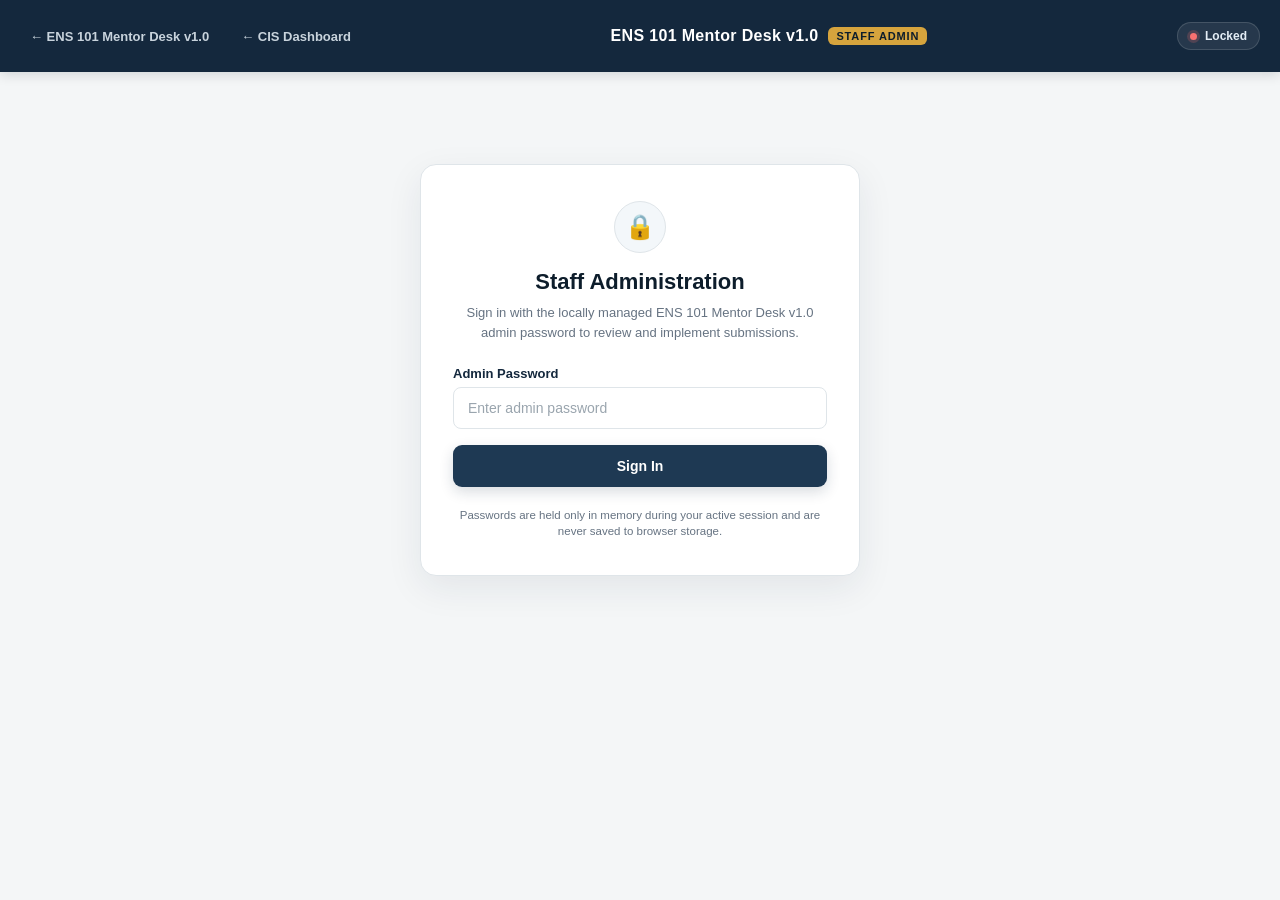
==== commit a843ccf1: "ENS 101: unify Mentor Desk branding" ====
--- a/static/admin.html
+++ b/static/admin.html
@@ -3,8 +3,8 @@
   <head>
     <meta charset="utf-8" />
     <meta name="viewport" content="width=device-width, initial-scale=1" />
-    <meta name="description" content="Staff review and implementation panel for ENS 101 App - 1.0 suggestions." />
-    <title>ENS 101 App - 1.0 — Staff Admin</title>
+    <meta name="description" content="Staff review and implementation panel for ENS 101 Mentor Desk v1.0 suggestions." />
+    <title>ENS 101 Mentor Desk v1.0</title>
     <link rel="icon" href="favicon.svg" type="image/svg+xml" />
     <link rel="stylesheet" href="styles.css?v=8" />
     <link rel="stylesheet" href="admin.css?v=1" />
@@ -23,11 +23,11 @@
     <div class="app-shell admin-shell">
       <header class="topbar admin-header">
         <div class="admin-nav-cluster">
-          <a class="nav-back-link" href="/" title="Back to ENS 101 App - 1.0">← ENS 101 App</a>
+          <a class="nav-back-link" href="/" title="Back to ENS 101 Mentor Desk v1.0">← ENS 101 Mentor Desk v1.0</a>
           <a class="nav-back-link" href="http://127.0.0.1:5020/" target="_blank" rel="noopener" title="Back to CIS AI Dashboard">← CIS Dashboard</a>
         </div>
         <div class="admin-brand-center">
-          <span class="admin-brand-title">ENS 101 App - 1.0</span>
+          <span class="admin-brand-title">ENS 101 Mentor Desk v1.0</span>
           <span class="admin-brand-badge">Staff Admin</span>
         </div>
         <div class="admin-state-indicator" aria-label="Admin session status">
@@ -42,7 +42,7 @@
           <div class="login-header">
             <div class="login-icon" aria-hidden="true">🔒</div>
             <h1 id="login-title">Staff Administration</h1>
-            <p class="login-subtext">Sign in with the locally managed ENS 101 App - 1.0 admin password to review and implement submissions.</p>
+            <p class="login-subtext">Sign in with the locally managed ENS 101 Mentor Desk v1.0 admin password to review and implement submissions.</p>
           </div>
           <form id="login-form" class="login-form">
             <div class="login-field">
--- a/static/styles.css
+++ b/static/styles.css
@@ -230,6 +230,26 @@
 .confidence-field input::-moz-range-track { background: linear-gradient(to right, #ef4444, #eab308, #22c55e); border-radius: 3px; height: 6px; border: none; }
 .confidence-field output { color: var(--navy-800); font-weight: 850; }
 .confidence-hint { font-size: 11px; font-weight: 400; color: var(--navy-400, #6b7a8d); margin-left: 2px; }
+.confidence-career-link {
+  display: inline-flex;
+  align-items: center;
+  gap: 4px;
+  width: fit-content;
+  margin-top: 11px;
+  color: var(--navy-800);
+  font-size: 11.5px;
+  font-weight: 800;
+  line-height: 1.3;
+  text-decoration: underline;
+  text-decoration-thickness: 1px;
+  text-underline-offset: 3px;
+}
+.confidence-career-link:hover { color: var(--gold); }
+.confidence-career-link:focus-visible {
+  outline: 3px solid rgba(41,75,106,.2);
+  outline-offset: 3px;
+  border-radius: 3px;
+}
 .career-lookup { margin-top: 17px; padding: 15px; border: 1px solid #d8e3e9; border-radius: 10px; background: #f8fbfc; }
 .career-lookup-heading { display: flex; align-items: center; justify-content: space-between; gap: 18px; }
 .career-lookup-heading h3 { margin: 2px 0 0; color: var(--navy-950); font-size: 14px; }
--- a/static/admin.css
+++ b/static/admin.css
@@ -1,4 +1,4 @@
-/* ENS 101 App - 1.0 — Staff Admin Styles */
+/* ENS 101 Mentor Desk v1.0 — Staff Admin Styles */
 
 .admin-shell {
   min-height: 100vh;
